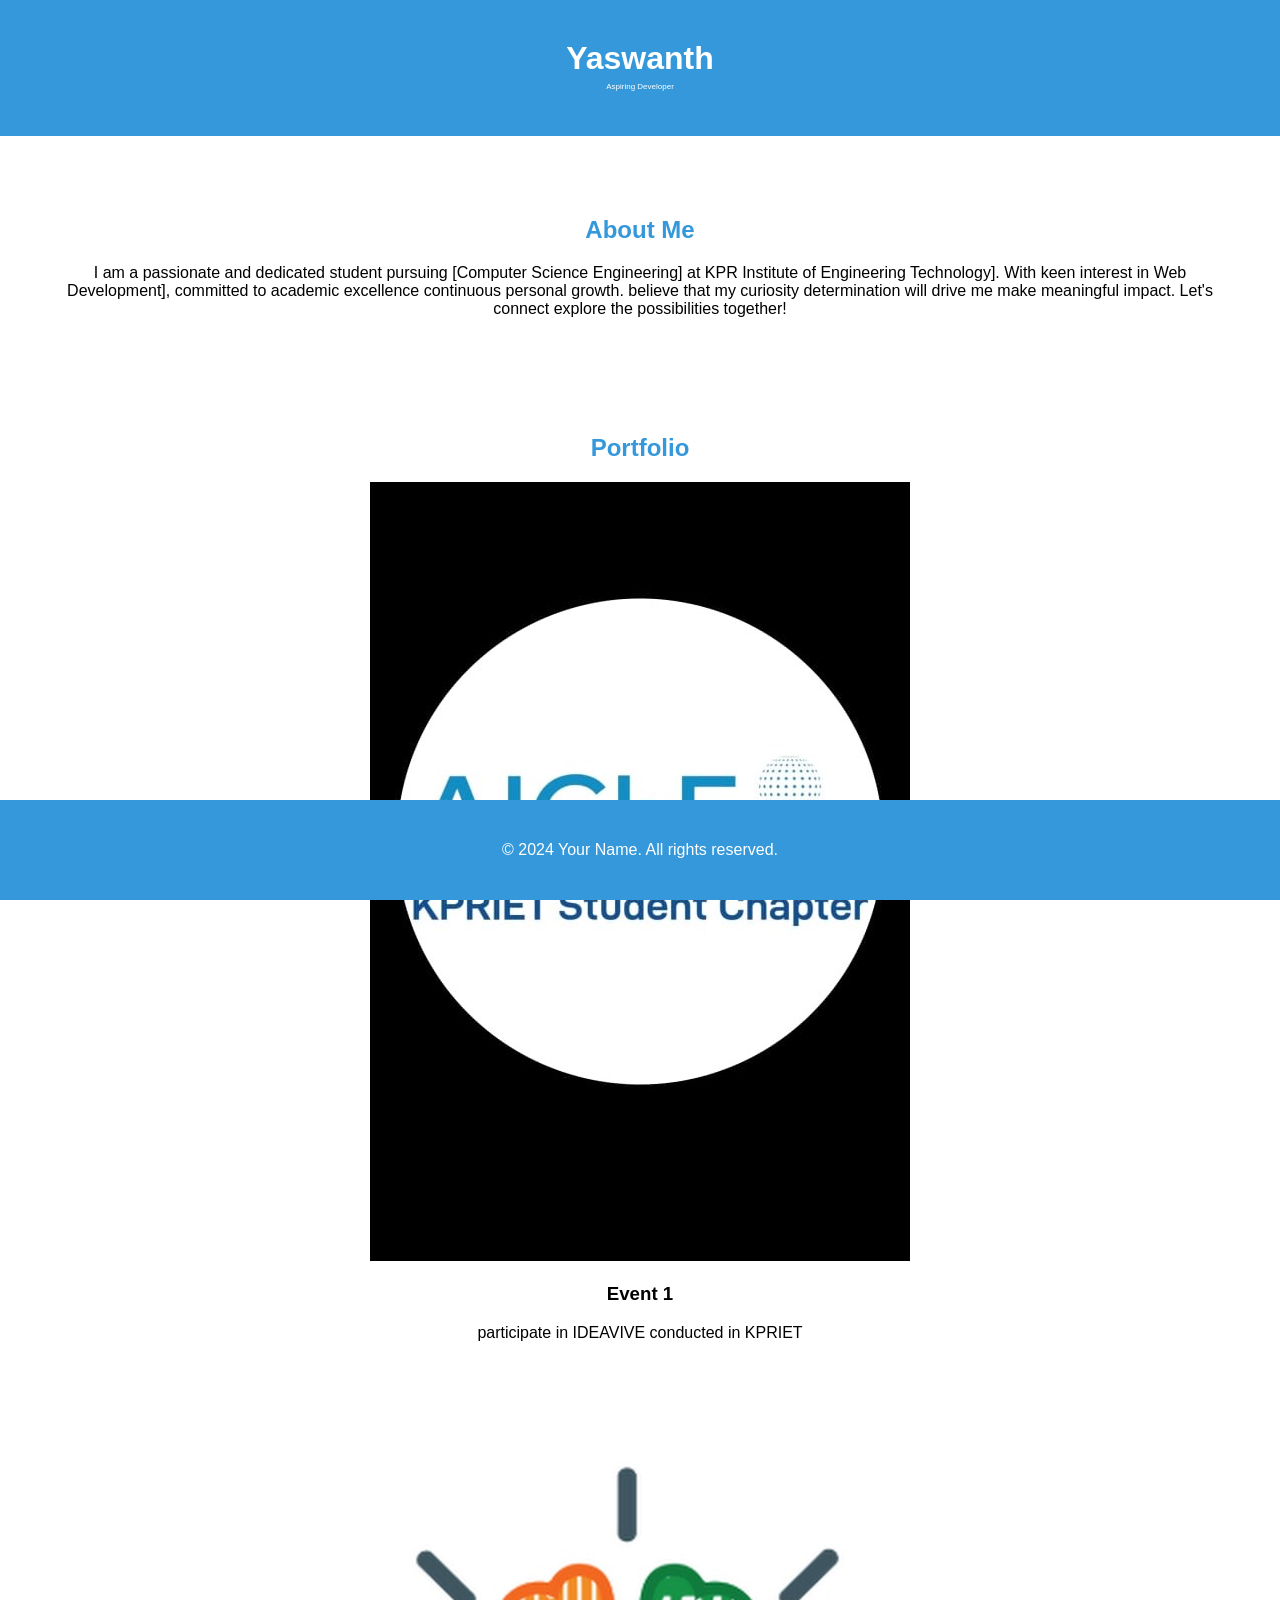
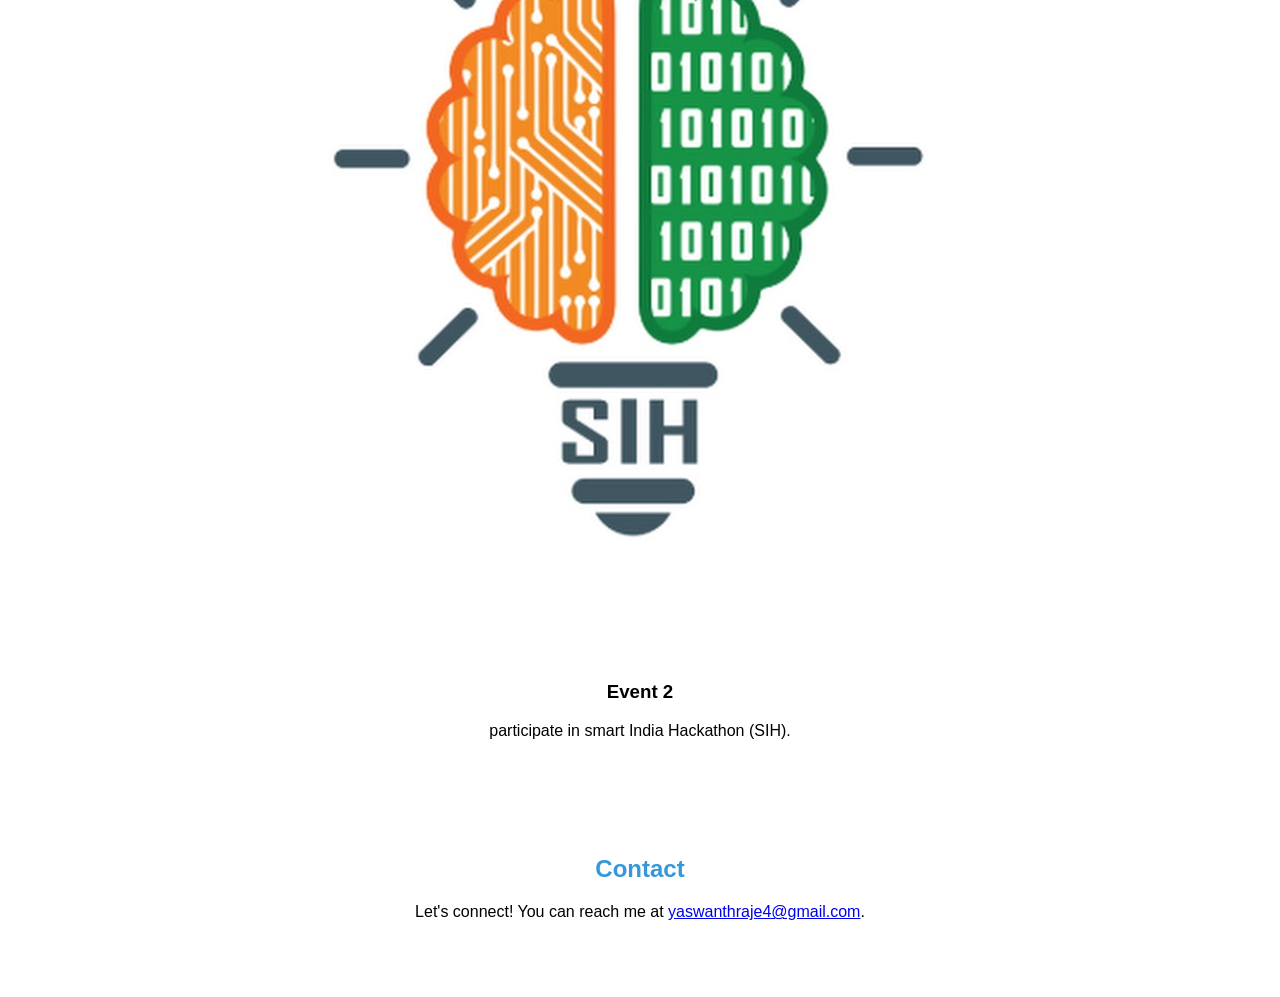
==== index.html @ df5472fc "Add files via upload" ====
<!DOCTYPE html>
<html lang="en">
<head>
    <meta charset="UTF-8">
    <meta name="viewport" content="width=device-width, initial-scale=1.0">
    <link rel="stylesheet" href="style.css">
    <title>Student Portfolio</title>
</head>
<body>
    <header>
        <div class="container">
            <h1>Yaswanth</h1>
            <p>Aspiring Developer</p>
        </div>
    </header>

    <section id="about">
        <div class="container">
            <h2>About Me</h2>
            <p>
                I am a passionate and dedicated student pursuing [Computer Science Engineering] at KPR Institute of Engineering Technology]. With keen interest in Web Development], committed to academic excellence continuous personal growth. believe that my curiosity determination will drive me make meaningful impact. Let's connect explore the possibilities together!
            </p>
        </div>
    </section>

    <section id="portfolio">
        <div class="container">
            <h2>Portfolio</h2>
            <!-- Add your colorful project details here -->
            <div class="Events">
                <img src="img.jpg" alt="Project 1">
                <h3>Event 1</h3>
                <p>participate in IDEAVIVE conducted in KPRIET</p>
            </div>
            <div class="Event">
                <img src="img2.jpg" alt="Project 2">
                <h3>Event 2</h3>
                <p>participate in smart India Hackathon (SIH).</p>
            </div>
            <!-- Add more colorful projects as needed -->
        </div>
    </section>

    <section id="contact">
        <div class="container">
            <h2>Contact</h2>
            <p>
                Let's connect! You can reach me at <a href="mailto:your.email@example.com">yaswanthraje4@gmail.com</a>.
            </p>
        </div>
    </section>

    <footer>
        <div class="container">
            <p>&copy; 2024 Your Name. All rights reserved.</p>
        </div>
    </footer>
</body>
</html>
---- style.css ----
body {
    font-family: 'Arial', sans-serif;
    margin: 0;
    padding: 0;
}

.container {
    max-width: 1200px;
    margin: 0 auto;
    padding: 20px;
}

header {
    background-color: #3498db;
    color: #fff;
    text-align: center;
    padding: 20px 0;
}

header h1 {
    margin: 0;
}

header p {
    margin: 5px 0;
    font-family: sans-serif;
    font-size: 50%;
}

section {
    margin: 40px 0;
    text-align: center;
}

section h2 {
    color: #3498db;
}

.project {
    margin-bottom: 30px;
    border: 2px solid #3498db;
    border-radius: 10px;
    padding: 10px;
}

.project img {
    width: 1%;
    height: 1%;
    border-radius: 8px;
    margin-top: 10px;
    
}

footer {
    background-color: #3498db;
    color: #fff;
    text-align: center;
    padding: 5px 0;
    position: fixed;
    bottom: 0;
    width: 100%;
}
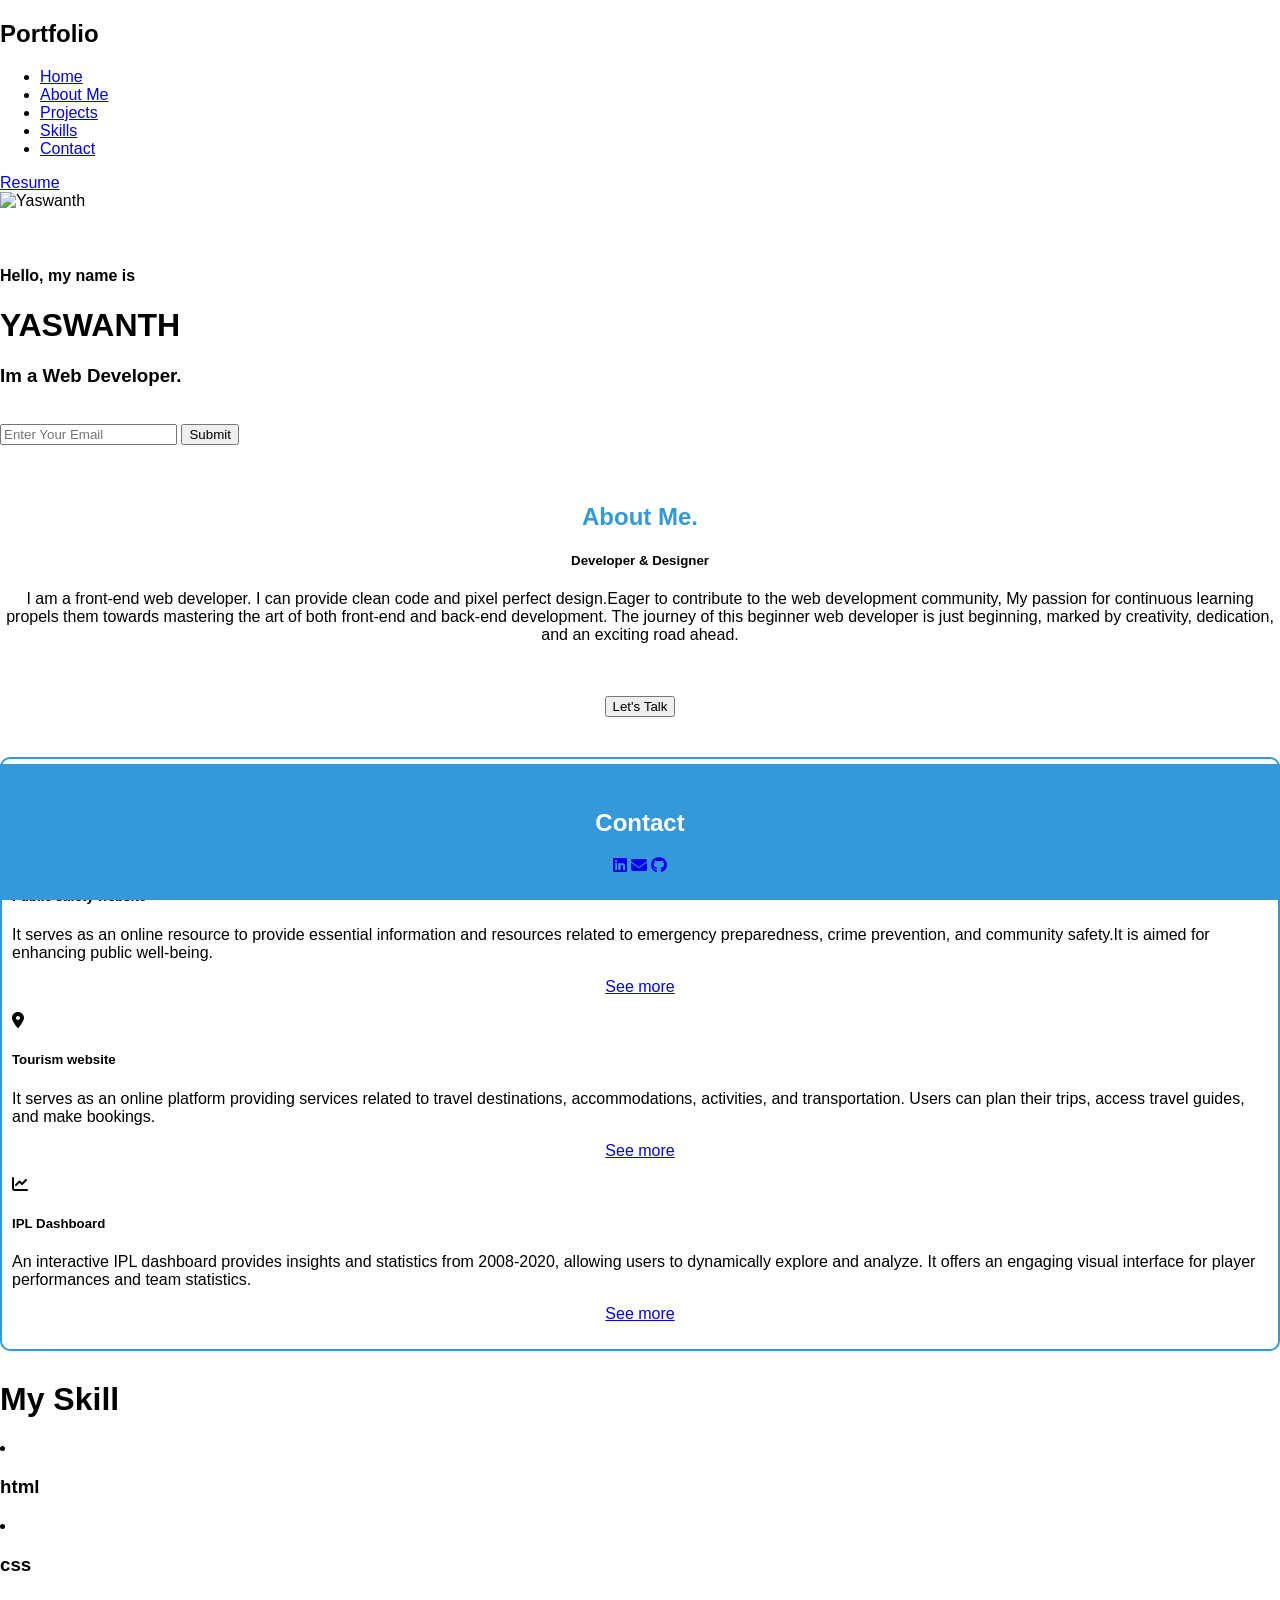
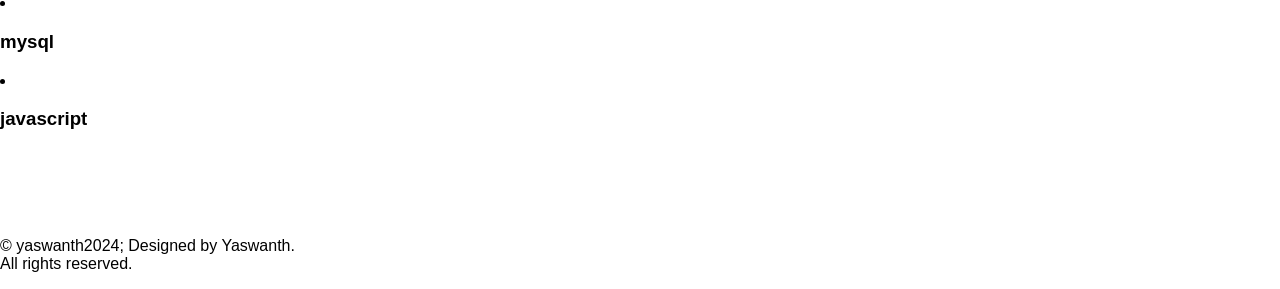
==== commit 79cc445c: "Update index.html" ====
--- a/index.html
+++ b/index.html
@@ -3,57 +3,116 @@
 <head>
     <meta charset="UTF-8">
     <meta name="viewport" content="width=device-width, initial-scale=1.0">
+    <title>Yaswanth - Portfolio</title>
+    <link rel="shortcut icon" href="android-chrome-512x512.png" type="image/x-icon">
     <link rel="stylesheet" href="style.css">
-    <title>Student Portfolio</title>
+    <link rel="stylesheet" href="https://cdnjs.cloudflare.com/ajax/libs/font-awesome/6.5.1/css/all.min.css" integrity="sha512-DTOQO9RWCH3ppGqcWaEA1BIZOC6xxalwEsw9c2QQeAIftl+Vegovlnee1c9QX4TctnWMn13TZye+giMm8e2LwA==" crossorigin="anonymous" referrerpolicy="no-referrer" />
 </head>
 <body>
-    <header>
-        <div class="container">
-            <h1>Yaswanth</h1>
-            <p>Aspiring Developer</p>
+    <div class="hero">
+        <nav>
+        <h2 class="logo">Portfo<span>lio</span></h2>
+        <ul>
+        <li><a href="portfolio.html">Home</a></li>
+        <li><a href="#about">About Me</a></li>
+        <li><a href="#project">Projects</a></li>
+        <li><a href="#skill">Skills</a></li>
+        <li><a href="#contact">Contact</a></li>
+        </ul>
+        <a href="MR YASWANTH.pdf" class="btn" download="">Resume</a>
+        </nav>
+    </div>
+
+
+    <div class="bio">
+        <img src="PHOTO (2).png" alt="Yaswanth">
+        <div class="About">
+            <br>
+            <br>
+            <h4>Hello, my name is</h4>
+            <h1>YASWANTH</h1>
+            <h3>Im a Web Developer.</h3>
+            <br>
+            <div class="newslatter">
+                <form>
+                <input type="email" name="email" id="mail" placeholder="Enter Your Email">
+                <input type="submit" name="submit" value="Submit">
+                </form>
+            </div>
         </div>
-    </header>
-
-    <section id="about">
-        <div class="container">
-            <h2>About Me</h2>
-            <p>
-                I am a passionate and dedicated student pursuing [Computer Science Engineering] at KPR Institute of Engineering Technology]. With keen interest in Web Development], committed to academic excellence continuous personal growth. believe that my curiosity determination will drive me make meaningful impact. Let's connect explore the possibilities together!
-            </p>
+    </div>
+    <br>
+    <section class="about" id="about">
+        <main>
+            <div class="about-text">
+            <h2>About <span>Me</span>.</h2>
+            <h5>Developer & Designer</h5>
+            <p>I am a front-end web developer. I can provide clean code and pixel perfect design.Eager to contribute to the web development community, My passion for continuous learning propels them towards mastering the art of both front-end and back-end development. The journey of this beginner web developer is just beginning, marked by creativity, dedication, and an exciting road ahead.</p>
+            <br><br>
+            <button type="button">Let's Talk</button>
+            </div>
+        </main>
+    </section>
+    <div class="project" id="project">
+        <div class="title">
+            <h1 class="subtitle">My Work</h1>
         </div>
-    </section>
-
-    <section id="portfolio">
-        <div class="container">
-            <h2>Portfolio</h2>
-            <!-- Add your colorful project details here -->
-            <div class="Events">
-                <img src="img.jpg" alt="Project 1">
-                <h3>Event 1</h3>
-                <p>participate in IDEAVIVE conducted in KPRIET</p>
+        <div class="box">
+        <div class="card">
+            <i class="fa-solid fa-hand-fist"></i>
+            <h5>Public safety website</h5>
+            <div class="pra">
+                <p>It serves as an online resource to provide essential information and resources related to emergency preparedness, crime prevention, and community safety.It is aimed for enhancing public well-being. </p>
+                <p style="text-align: center;"><a class="button" href="p1.jpg">See more</a></p>
             </div>
-            <div class="Event">
-                <img src="img2.jpg" alt="Project 2">
-                <h3>Event 2</h3>
-                <p>participate in smart India Hackathon (SIH).</p>
+        </div>
+        <div class="card">
+            <i class="fa-solid fa-location-dot"></i>
+            <h5>Tourism website</h5>
+            <div class="pra">
+                <p>It serves as an online platform providing services related to travel destinations, accommodations, activities, and transportation. Users can plan their trips, access travel guides, and make bookings.</p>
+                <p style="text-align: center;"><a class="button" href="p2.jpg">See more</a></p>
             </div>
-            <!-- Add more colorful projects as needed -->
         </div>
-    </section>
-
-    <section id="contact">
-        <div class="container">
+        <div class="card">
+            <i class="fa-solid fa-chart-line"></i>
+            <h5>IPL Dashboard</h5>
+            <div class="pra">
+                <p>An interactive IPL dashboard provides insights and statistics from 2008-2020, allowing users to dynamically explore and analyze. It offers an engaging visual interface for player performances and team statistics.</p>
+                <p style="text-align: center;"><a class="button" href="p3.jpg">See more</a></p>
+            </div>
+        </div>
+    </div>   
+    </div>
+    <div class="skill" id="skill">
+        <h1>My Skill</h1>
+        <li><h3>html</h3>
+            <span class="bar"><span class="html"></span></span>
+        </li>
+        <li><h3>css</h3>
+            <span class="bar"><span class="css"></span></span>
+        </li>
+        <li><h3>mysql</h3>
+            <span class="bar"><span class="mysql"></span></span>
+        </li>
+        <li><h3>javascript</h3>
+            <span class="bar"><span class="javascript"></span></span>
+        </li>
+     </div>
+    <br><br><br><br>
+    <footer>
+        <div class="container" id="contact">
             <h2>Contact</h2>
-            <p>
-                Let's connect! You can reach me at <a href="mailto:your.email@example.com">yaswanthraje4@gmail.com</a>.
-            </p>
+        <div class="socialicons">
+            <a href="https://www.linkedin.com/in/yaswanth-myilswamy-5aa415267/"><i class="fa-brands fa-linkedin"></i></a>
+            <a href="mailto:yaswanthraje4@gmail.com"><i class="fa-solid fa-envelope"></i></a>
+            <a href="https://github.com/Yaswanth-MR"><i class="fa-brands fa-github"></i></a>
+            
         </div>
-    </section>
-
-    <footer>
-        <div class="container">
-            <p>&copy; 2024 Your Name. All rights reserved.</p>
         </div>
     </footer>
+    <div class="footerbottom">
+        <p>&copy; yaswanth2024; Designed by <span class="designer">Yaswanth.</span><br>All rights reserved.</p>
+    </div>
 </body>
 </html>
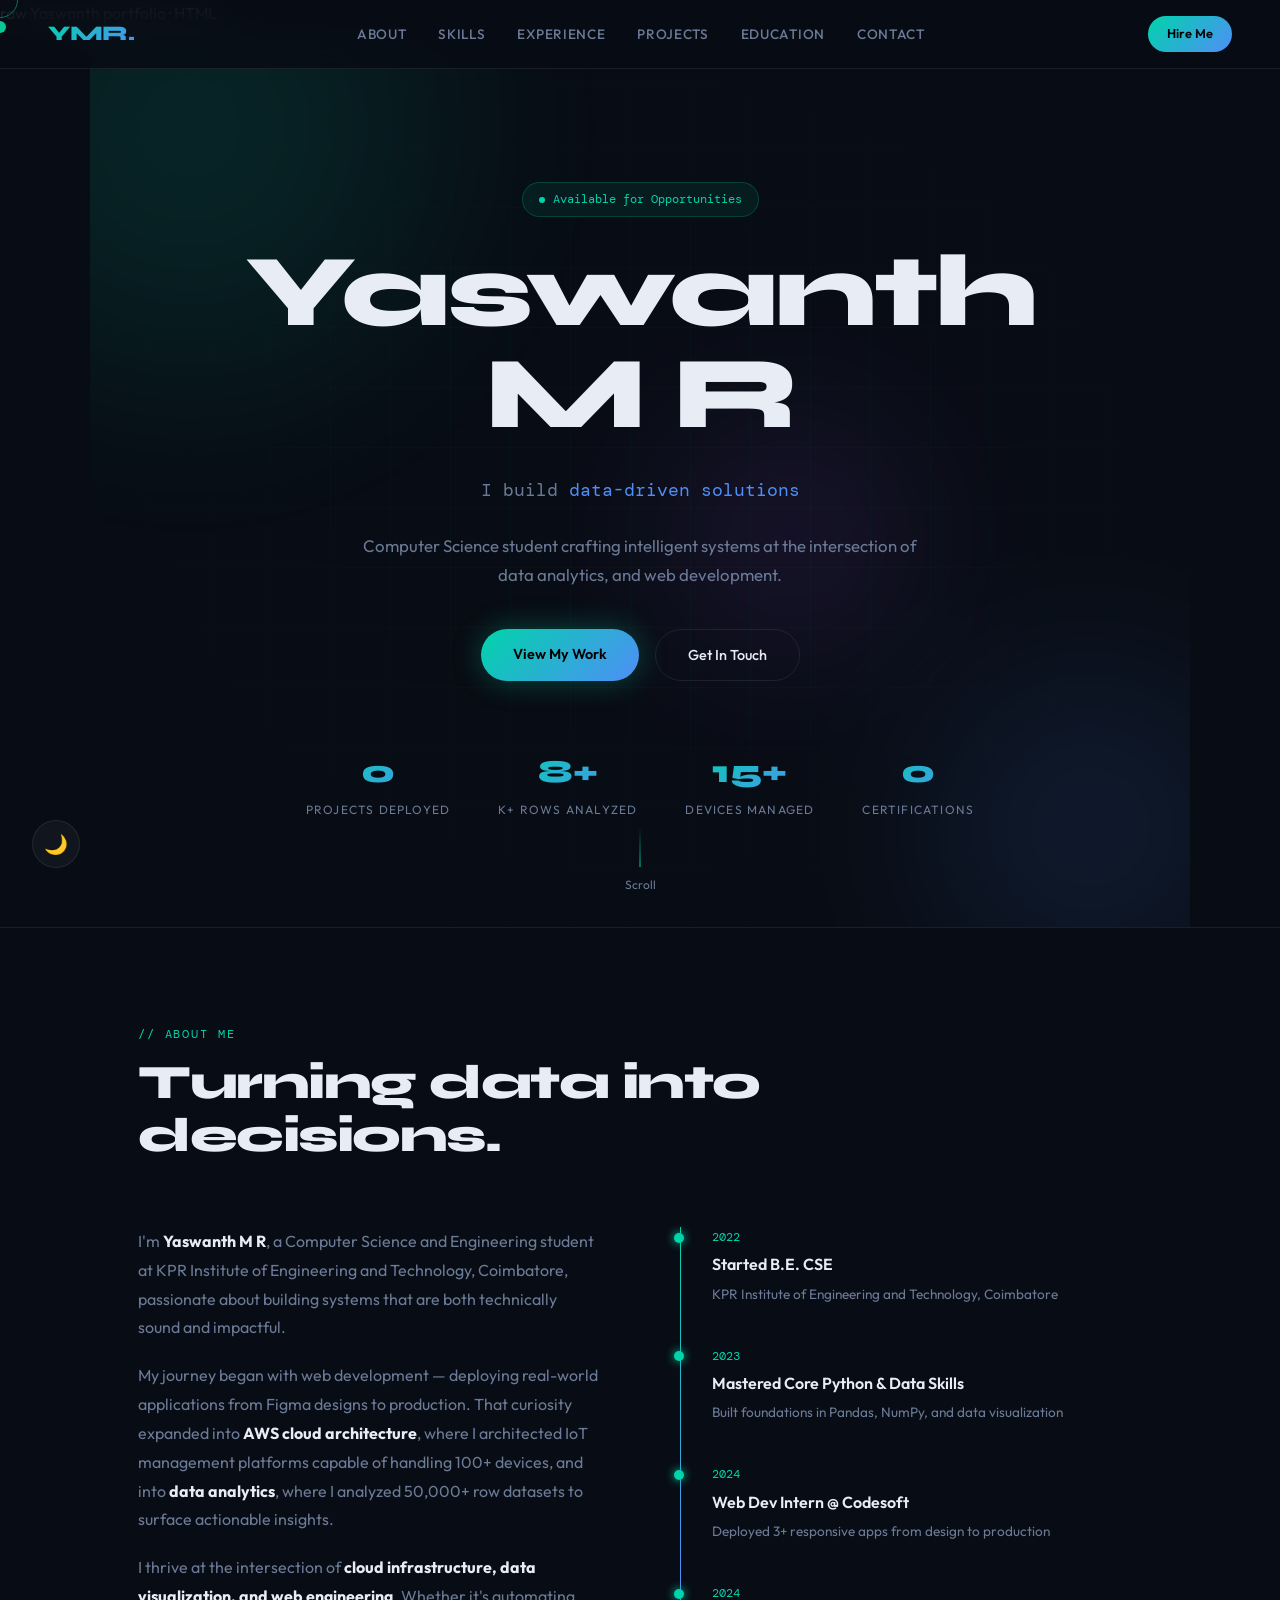
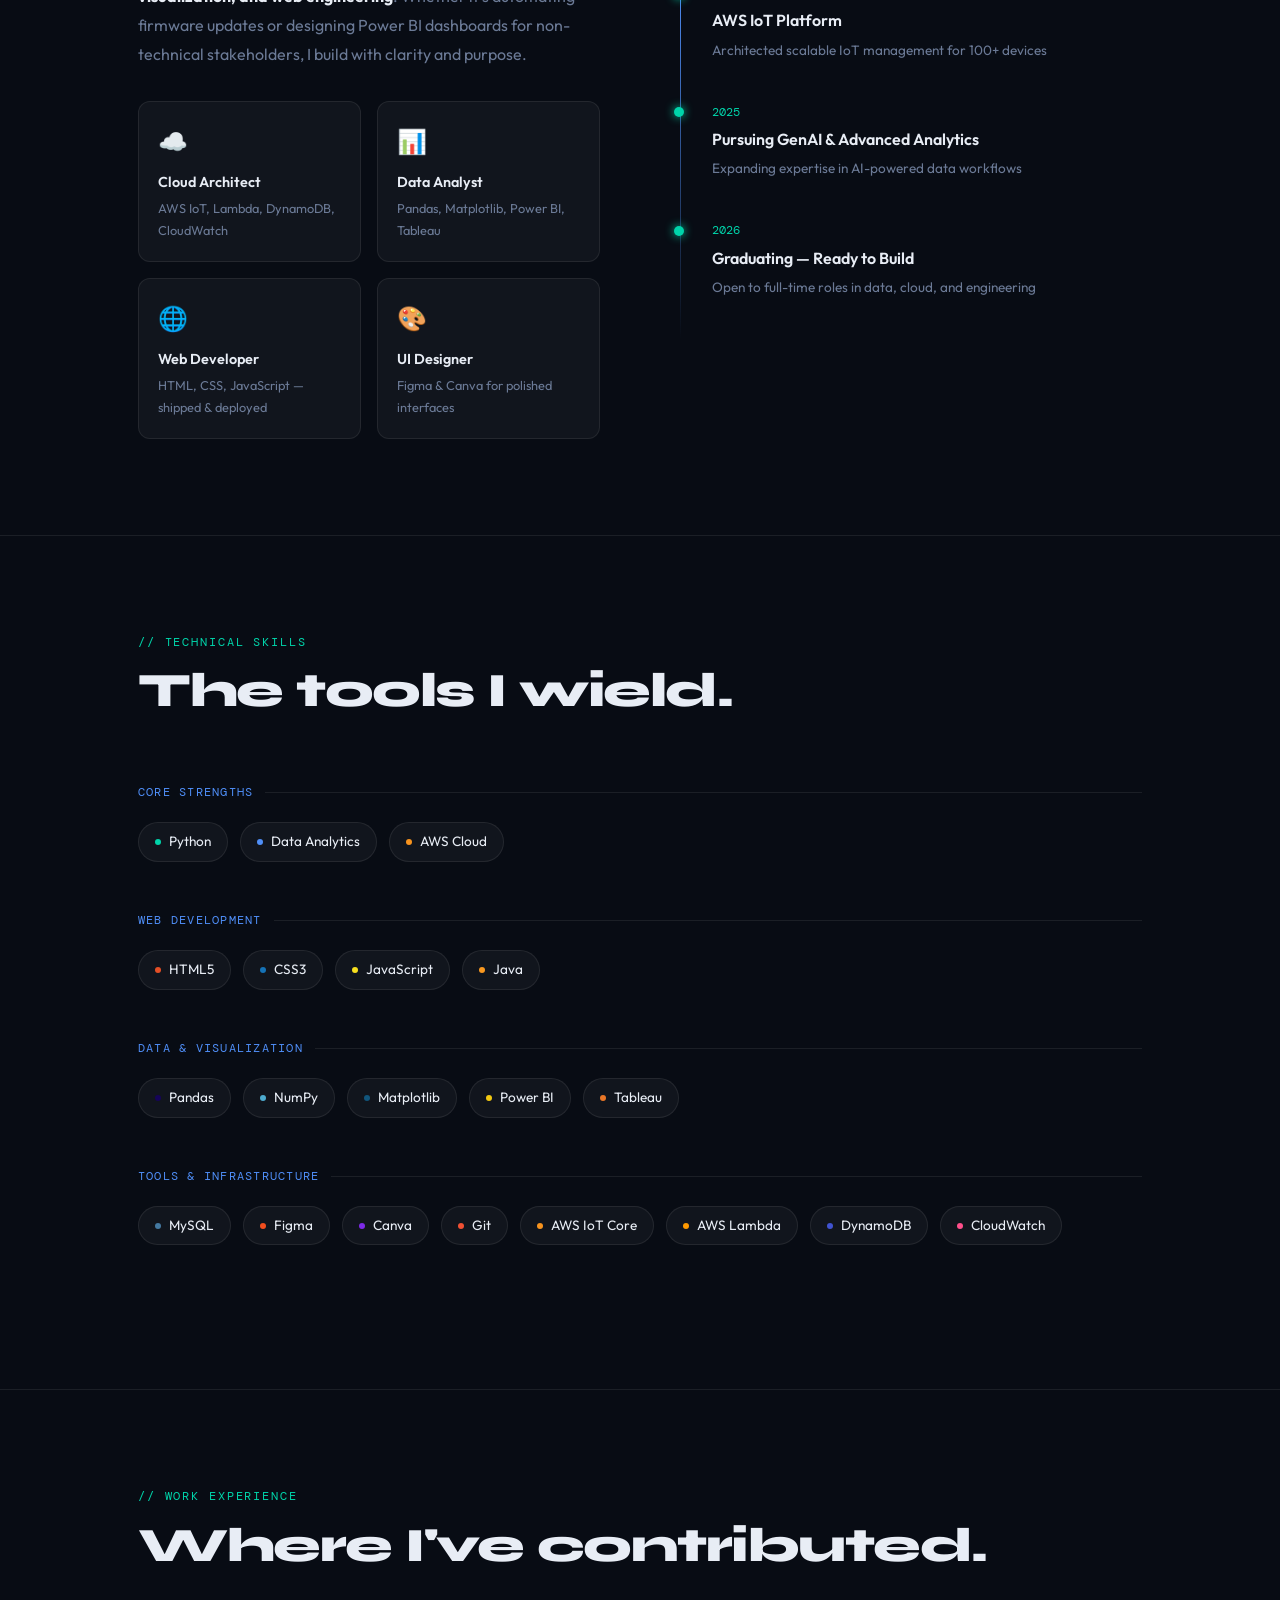
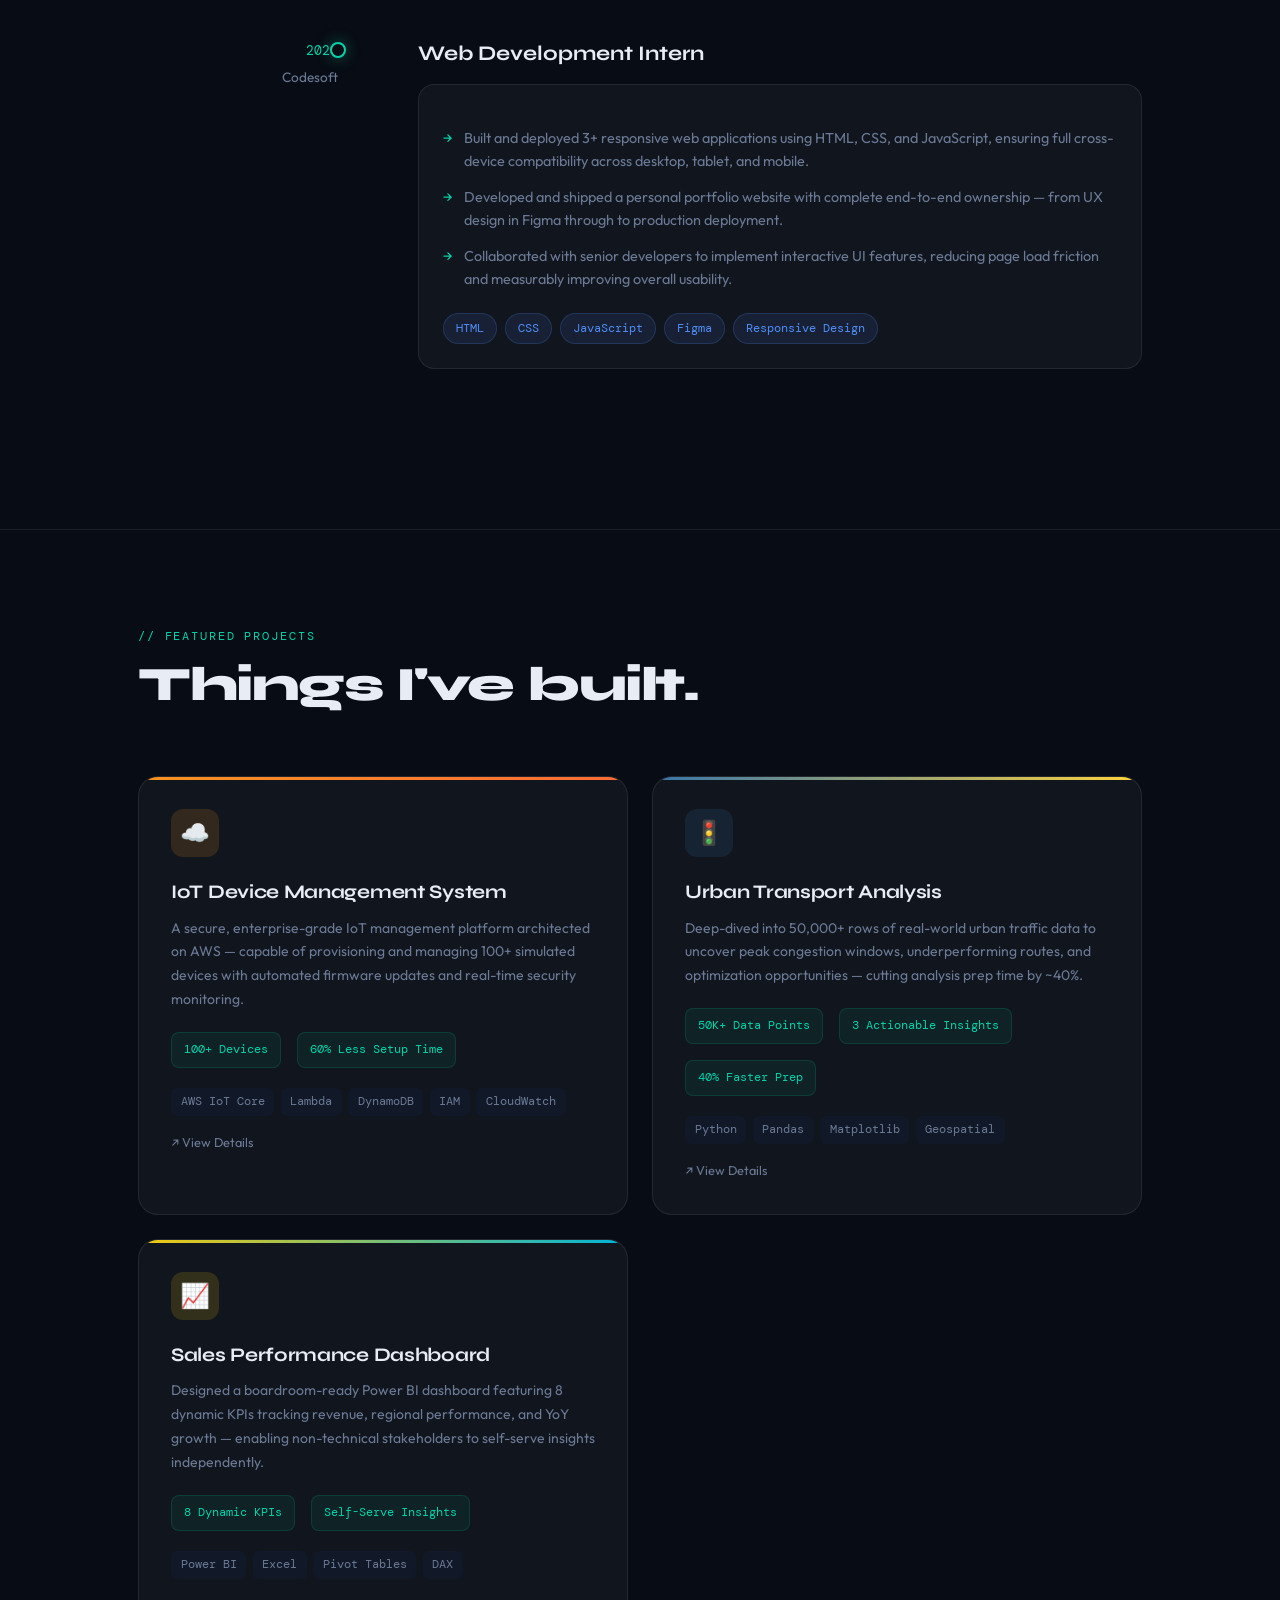
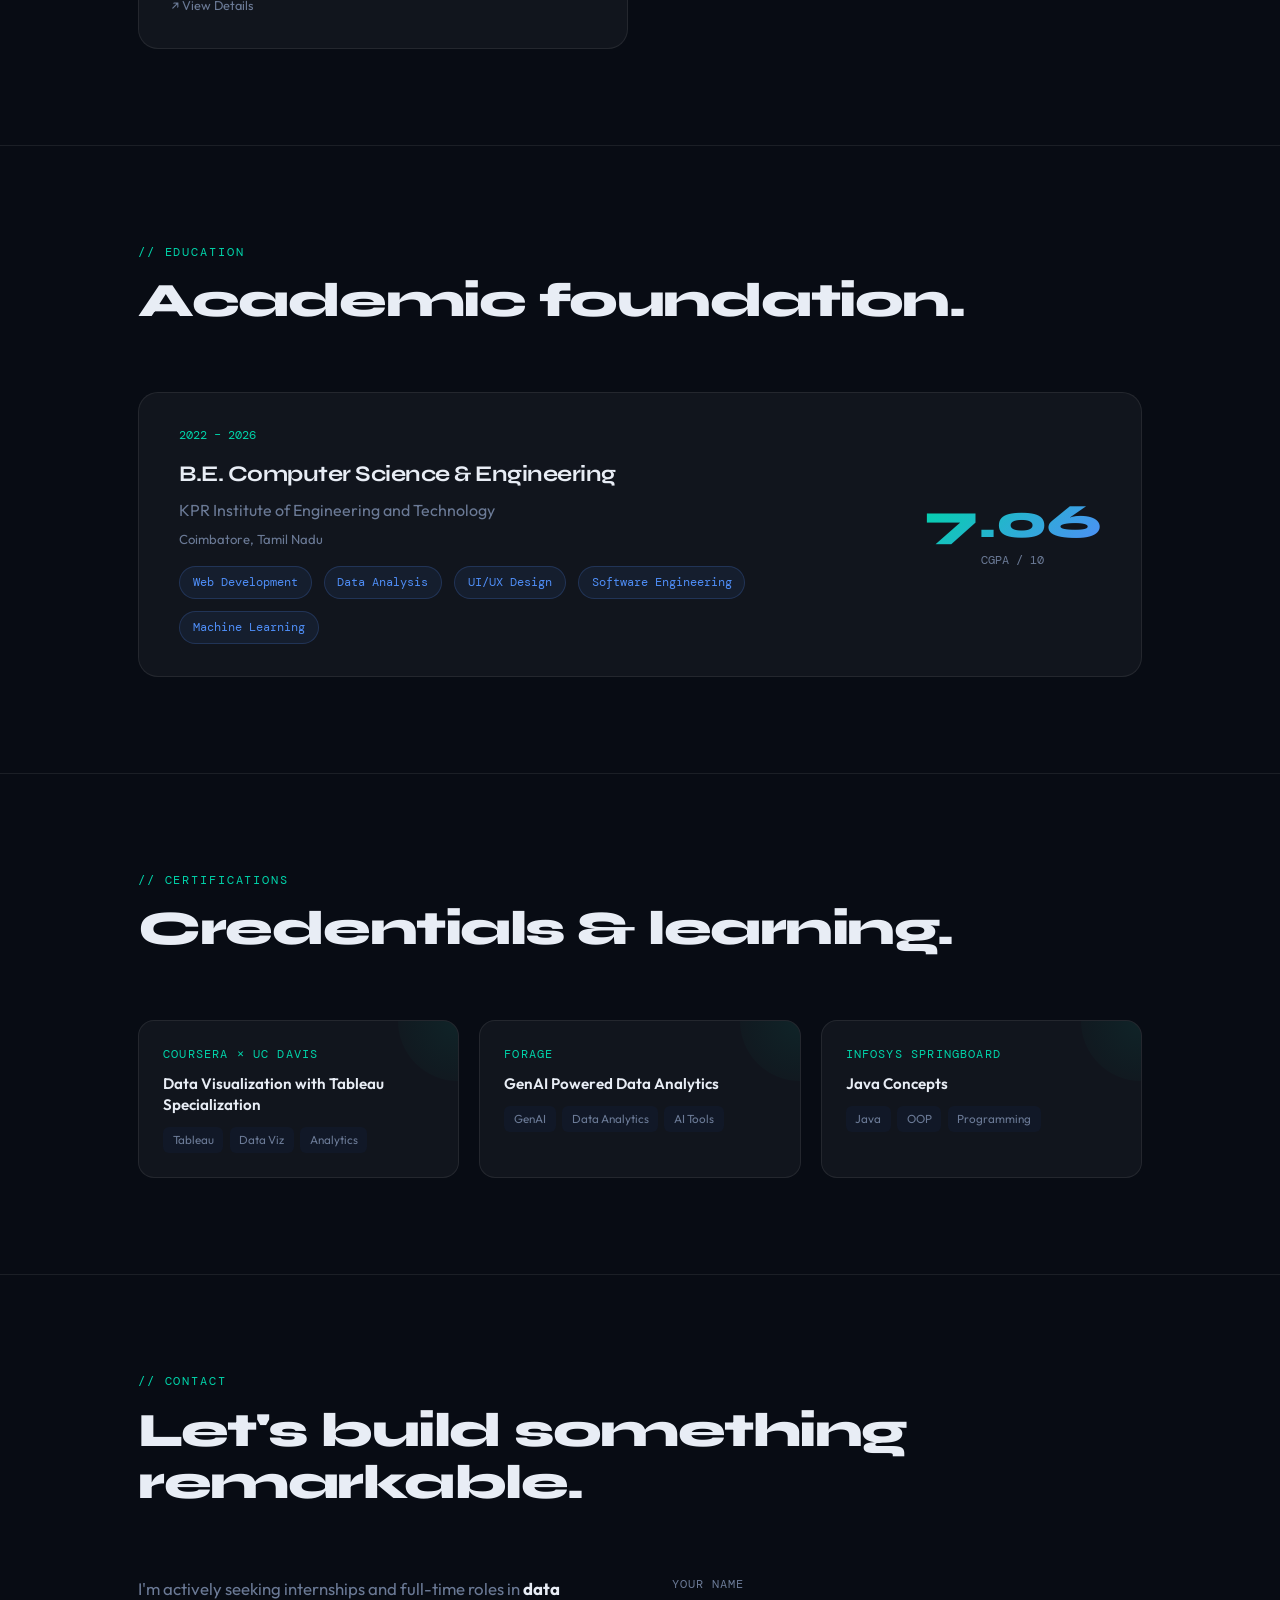
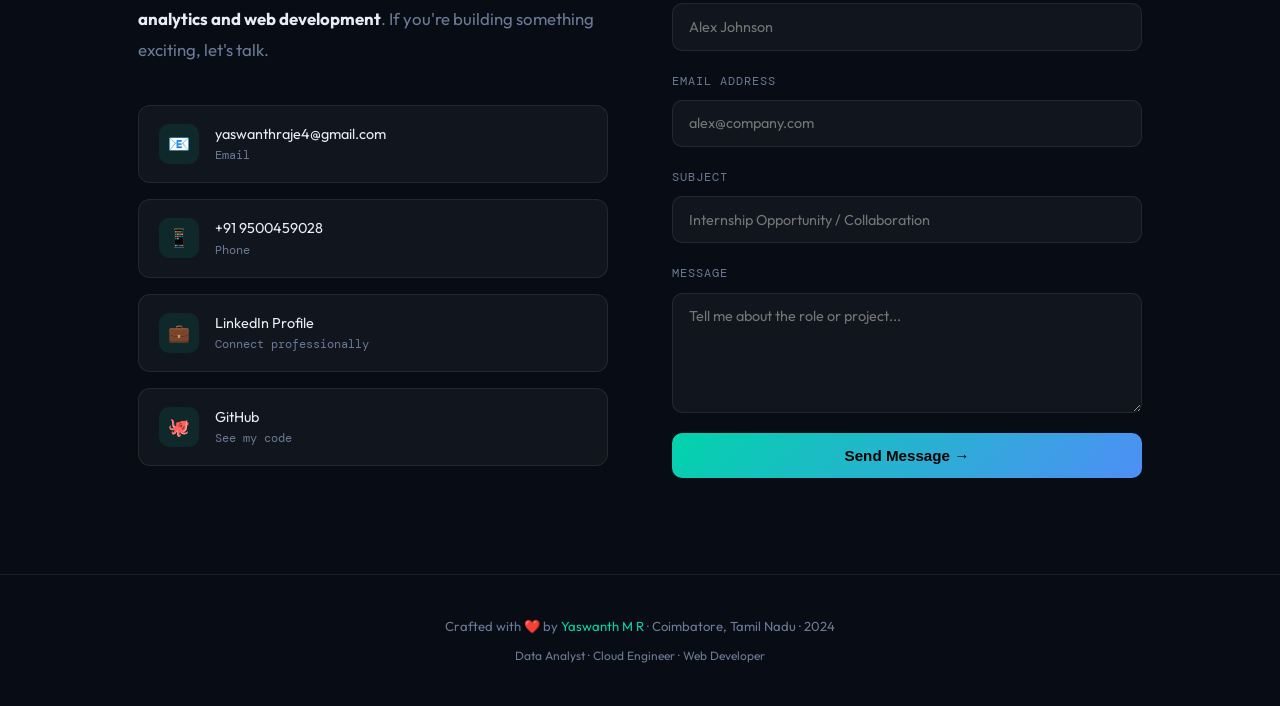
==== commit 00eab56f: "Add files via upload" ====
--- a/index.html
+++ b/index.html
@@ -1,118 +1,815 @@
+
+raw
+Yaswanth portfolio · HTML
 <!DOCTYPE html>
 <html lang="en">
 <head>
-    <meta charset="UTF-8">
-    <meta name="viewport" content="width=device-width, initial-scale=1.0">
-    <title>Yaswanth - Portfolio</title>
-    <link rel="shortcut icon" href="android-chrome-512x512.png" type="image/x-icon">
-    <link rel="stylesheet" href="style.css">
-    <link rel="stylesheet" href="https://cdnjs.cloudflare.com/ajax/libs/font-awesome/6.5.1/css/all.min.css" integrity="sha512-DTOQO9RWCH3ppGqcWaEA1BIZOC6xxalwEsw9c2QQeAIftl+Vegovlnee1c9QX4TctnWMn13TZye+giMm8e2LwA==" crossorigin="anonymous" referrerpolicy="no-referrer" />
+<meta charset="UTF-8">
+<meta name="viewport" content="width=device-width, initial-scale=1.0">
+<meta name="description" content="Yaswanth M R – Data Analyst & Software Engineer Portfolio">
+<title>Yaswanth M R | Software Engineer</title>
+<link rel="preconnect" href="https://fonts.googleapis.com">
+<link href="https://fonts.googleapis.com/css2?family=Syne:wght@400;600;700;800&family=DM+Mono:wght@300;400;500&family=Outfit:wght@300;400;500;600&display=swap" rel="stylesheet">
+<style>
+  :root {
+    --bg: #080c14;
+    --bg2: #0d1220;
+    --bg3: #111827;
+    --surface: rgba(255,255,255,0.04);
+    --border: rgba(255,255,255,0.08);
+    --border-glow: rgba(0,212,170,0.3);
+    --text: #e8edf5;
+    --muted: #6b7a96;
+    --accent: #00d4aa;
+    --accent2: #4f8ef7;
+    --accent3: #f06a6a;
+    --grad1: linear-gradient(135deg, #00d4aa, #4f8ef7);
+    --grad2: linear-gradient(135deg, #4f8ef7, #a855f7);
+    --font-head: 'Syne', sans-serif;
+    --font-body: 'Outfit', sans-serif;
+    --font-mono: 'DM Mono', monospace;
+    --glow: 0 0 40px rgba(0,212,170,0.15);
+  }
+  *, *::before, *::after { box-sizing: border-box; margin: 0; padding: 0; }
+  html { scroll-behavior: smooth; }
+  body {
+    background: var(--bg);
+    color: var(--text);
+    font-family: var(--font-body);
+    font-size: 16px;
+    line-height: 1.7;
+    overflow-x: hidden;
+    cursor: none;
+  }
+ 
+  /* CURSOR */
+  #cursor { position: fixed; width: 12px; height: 12px; background: var(--accent); border-radius: 50%; pointer-events: none; z-index: 9999; transform: translate(-50%,-50%); transition: transform 0.1s, width 0.2s, height 0.2s, background 0.2s; mix-blend-mode: difference; }
+  #cursor-ring { position: fixed; width: 36px; height: 36px; border: 1.5px solid rgba(0,212,170,0.5); border-radius: 50%; pointer-events: none; z-index: 9998; transform: translate(-50%,-50%); transition: transform 0.15s ease-out, width 0.2s, height 0.2s; }
+  body:hover #cursor { opacity: 1; }
+  a:hover ~ #cursor, button:hover ~ #cursor { width: 20px; height: 20px; }
+ 
+  /* SCROLLBAR */
+  ::-webkit-scrollbar { width: 4px; }
+  ::-webkit-scrollbar-track { background: var(--bg); }
+  ::-webkit-scrollbar-thumb { background: var(--accent); border-radius: 2px; }
+ 
+  /* PROGRESS BAR */
+  #progress { position: fixed; top: 0; left: 0; height: 2px; background: var(--grad1); z-index: 9997; transition: width 0.1s; }
+ 
+  /* NAV */
+  nav {
+    position: fixed; top: 0; left: 0; right: 0; z-index: 100;
+    padding: 1rem 3rem;
+    display: flex; align-items: center; justify-content: space-between;
+    background: rgba(8,12,20,0.85);
+    backdrop-filter: blur(20px);
+    border-bottom: 1px solid var(--border);
+    transition: padding 0.3s;
+  }
+  nav.scrolled { padding: 0.6rem 3rem; }
+  .logo { font-family: var(--font-head); font-size: 1.3rem; font-weight: 800; background: var(--grad1); -webkit-background-clip: text; -webkit-text-fill-color: transparent; letter-spacing: -0.5px; }
+  .nav-links { display: flex; gap: 2rem; list-style: none; }
+  .nav-links a { color: var(--muted); text-decoration: none; font-size: 0.85rem; font-weight: 500; letter-spacing: 0.05em; text-transform: uppercase; transition: color 0.2s; position: relative; }
+  .nav-links a::after { content: ''; position: absolute; bottom: -4px; left: 0; width: 0; height: 1px; background: var(--accent); transition: width 0.3s; }
+  .nav-links a:hover { color: var(--accent); }
+  .nav-links a:hover::after { width: 100%; }
+  .nav-cta { background: var(--grad1); color: #000; padding: 0.45rem 1.2rem; border-radius: 100px; font-size: 0.8rem; font-weight: 600; text-decoration: none; transition: opacity 0.2s, transform 0.2s; }
+  .nav-cta:hover { opacity: 0.85; transform: translateY(-1px); }
+  .menu-btn { display: none; background: none; border: none; color: var(--text); font-size: 1.5rem; cursor: pointer; }
+  .mobile-nav { display: none; position: fixed; inset: 0; background: var(--bg); z-index: 99; flex-direction: column; align-items: center; justify-content: center; gap: 2rem; }
+  .mobile-nav.open { display: flex; }
+  .mobile-nav a { color: var(--text); text-decoration: none; font-family: var(--font-head); font-size: 2rem; font-weight: 700; }
+  .mobile-close { position: absolute; top: 1.5rem; right: 2rem; background: none; border: none; color: var(--text); font-size: 2rem; cursor: pointer; }
+ 
+  /* HERO */
+  #hero {
+    min-height: 100vh;
+    display: flex; align-items: center; justify-content: center;
+    position: relative; overflow: hidden;
+    padding: 6rem 3rem 3rem;
+  }
+  .hero-bg { position: absolute; inset: 0; z-index: 0; }
+  .hero-grid {
+    position: absolute; inset: 0;
+    background-image: linear-gradient(rgba(0,212,170,0.03) 1px, transparent 1px),
+      linear-gradient(90deg, rgba(0,212,170,0.03) 1px, transparent 1px);
+    background-size: 60px 60px;
+    mask-image: radial-gradient(ellipse at center, black 30%, transparent 80%);
+  }
+  .orb { position: absolute; border-radius: 50%; filter: blur(80px); opacity: 0.15; }
+  .orb1 { width: 600px; height: 600px; background: radial-gradient(circle, #00d4aa, transparent); top: -200px; left: -200px; animation: orb-drift 12s ease-in-out infinite alternate; }
+  .orb2 { width: 400px; height: 400px; background: radial-gradient(circle, #4f8ef7, transparent); bottom: -100px; right: -100px; animation: orb-drift 10s ease-in-out infinite alternate-reverse; }
+  .orb3 { width: 300px; height: 300px; background: radial-gradient(circle, #a855f7, transparent); top: 40%; left: 50%; animation: orb-drift 14s ease-in-out infinite alternate; }
+  @keyframes orb-drift { 0% { transform: translate(0,0) scale(1); } 100% { transform: translate(40px, 30px) scale(1.1); } }
+ 
+  .hero-content { position: relative; z-index: 1; max-width: 900px; text-align: center; }
+  .hero-badge { display: inline-flex; align-items: center; gap: 0.5rem; background: rgba(0,212,170,0.08); border: 1px solid rgba(0,212,170,0.2); border-radius: 100px; padding: 0.35rem 1rem; font-family: var(--font-mono); font-size: 0.78rem; color: var(--accent); margin-bottom: 1.5rem; }
+  .hero-badge .dot { width: 6px; height: 6px; background: var(--accent); border-radius: 50%; animation: pulse 2s infinite; }
+  @keyframes pulse { 0%,100% { opacity: 1; transform: scale(1); } 50% { opacity: 0.4; transform: scale(0.8); } }
+  .hero-name { font-family: var(--font-head); font-size: clamp(3.5rem, 8vw, 7rem); font-weight: 800; line-height: 1; letter-spacing: -3px; margin-bottom: 0.3em; }
+  .hero-name .line1 { display: block; color: var(--text); }
+  .hero-name .line2 { display: block; background: var(--grad1); -webkit-background-clip: text; -webkit-text-fill-color: transparent; }
+  .hero-role { font-family: var(--font-mono); font-size: 1.1rem; color: var(--muted); margin-bottom: 1.5rem; min-height: 1.8em; }
+  .hero-role span { color: var(--accent2); }
+  .hero-desc { font-size: 1.05rem; color: var(--muted); max-width: 580px; margin: 0 auto 2.5rem; }
+  .hero-actions { display: flex; gap: 1rem; justify-content: center; flex-wrap: wrap; }
+  .btn-primary { background: var(--grad1); color: #000; padding: 0.8rem 2rem; border-radius: 100px; font-weight: 600; text-decoration: none; font-size: 0.9rem; transition: transform 0.2s, box-shadow 0.2s; box-shadow: 0 0 30px rgba(0,212,170,0.3); }
+  .btn-primary:hover { transform: translateY(-2px); box-shadow: 0 0 50px rgba(0,212,170,0.5); }
+  .btn-outline { border: 1px solid var(--border); color: var(--text); padding: 0.8rem 2rem; border-radius: 100px; font-weight: 500; text-decoration: none; font-size: 0.9rem; transition: border-color 0.2s, background 0.2s, transform 0.2s; }
+  .btn-outline:hover { border-color: var(--accent); background: rgba(0,212,170,0.05); transform: translateY(-2px); }
+  .hero-stats { display: flex; gap: 3rem; justify-content: center; margin-top: 4rem; flex-wrap: wrap; }
+  .stat { text-align: center; }
+  .stat-num { font-family: var(--font-head); font-size: 2rem; font-weight: 800; background: var(--grad1); -webkit-background-clip: text; -webkit-text-fill-color: transparent; }
+  .stat-label { font-size: 0.75rem; color: var(--muted); text-transform: uppercase; letter-spacing: 0.1em; }
+  .scroll-hint { position: absolute; bottom: 2rem; left: 50%; transform: translateX(-50%); display: flex; flex-direction: column; align-items: center; gap: 0.5rem; color: var(--muted); font-size: 0.75rem; animation: bounce 2s infinite; }
+  .scroll-line { width: 1px; height: 40px; background: linear-gradient(to bottom, transparent, var(--accent)); }
+  @keyframes bounce { 0%,100% { transform: translateX(-50%) translateY(0); } 50% { transform: translateX(-50%) translateY(6px); } }
+ 
+  /* SECTIONS */
+  section { padding: 6rem 3rem; max-width: 1100px; margin: 0 auto; }
+  .section-label { font-family: var(--font-mono); font-size: 0.78rem; color: var(--accent); text-transform: uppercase; letter-spacing: 0.15em; margin-bottom: 0.75rem; }
+  .section-title { font-family: var(--font-head); font-size: clamp(2rem, 4vw, 3rem); font-weight: 800; letter-spacing: -1.5px; line-height: 1.1; margin-bottom: 1rem; }
+  .section-sub { color: var(--muted); max-width: 500px; }
+  .divider { width: 100%; height: 1px; background: var(--border); margin: 0; }
+ 
+  /* ABOUT */
+  .about-grid { display: grid; grid-template-columns: 1fr 1fr; gap: 5rem; align-items: start; margin-top: 4rem; }
+  .about-text p { color: var(--muted); margin-bottom: 1.2rem; line-height: 1.8; }
+  .about-text p strong { color: var(--text); }
+  .about-highlights { display: grid; grid-template-columns: 1fr 1fr; gap: 1rem; margin-top: 2rem; }
+  .highlight-card { background: var(--surface); border: 1px solid var(--border); border-radius: 12px; padding: 1.2rem; transition: border-color 0.2s, transform 0.2s; }
+  .highlight-card:hover { border-color: var(--border-glow); transform: translateY(-2px); }
+  .hi-icon { font-size: 1.5rem; margin-bottom: 0.5rem; }
+  .hi-title { font-weight: 600; font-size: 0.9rem; margin-bottom: 0.25rem; }
+  .hi-desc { font-size: 0.8rem; color: var(--muted); }
+  .timeline-col { position: relative; padding-left: 2rem; }
+  .timeline-col::before { content: ''; position: absolute; left: 0; top: 0; bottom: 0; width: 1px; background: linear-gradient(to bottom, var(--accent), var(--accent2), transparent); }
+  .tl-item { position: relative; margin-bottom: 2.5rem; }
+  .tl-item::before { content: ''; position: absolute; left: -2.4rem; top: 0.35rem; width: 10px; height: 10px; background: var(--accent); border-radius: 50%; box-shadow: 0 0 10px var(--accent); }
+  .tl-year { font-family: var(--font-mono); font-size: 0.75rem; color: var(--accent); margin-bottom: 0.25rem; }
+  .tl-title { font-weight: 600; margin-bottom: 0.25rem; }
+  .tl-sub { font-size: 0.85rem; color: var(--muted); }
+ 
+  /* SKILLS */
+  .skills-wrapper { margin-top: 4rem; }
+  .skill-category { margin-bottom: 3rem; }
+  .cat-title { font-family: var(--font-mono); font-size: 0.78rem; color: var(--accent2); text-transform: uppercase; letter-spacing: 0.1em; margin-bottom: 1.2rem; display: flex; align-items: center; gap: 0.75rem; }
+  .cat-title::after { content: ''; flex: 1; height: 1px; background: var(--border); }
+  .skills-grid { display: flex; flex-wrap: wrap; gap: 0.75rem; }
+  .skill-pill { display: flex; align-items: center; gap: 0.5rem; background: var(--surface); border: 1px solid var(--border); border-radius: 100px; padding: 0.45rem 1rem; font-size: 0.85rem; transition: all 0.25s; cursor: default; }
+  .skill-pill:hover { border-color: var(--border-glow); background: rgba(0,212,170,0.07); transform: translateY(-2px); color: var(--accent); }
+  .skill-pill .s-dot { width: 6px; height: 6px; border-radius: 50%; flex-shrink: 0; }
+ 
+  /* EXPERIENCE */
+  .exp-timeline { margin-top: 4rem; }
+  .exp-item { display: grid; grid-template-columns: 200px 1fr; gap: 3rem; margin-bottom: 4rem; position: relative; }
+  .exp-item::before { content: ''; position: absolute; left: 199px; top: 0; bottom: -4rem; width: 1px; background: var(--border); }
+  .exp-item:last-child::before { display: none; }
+  .exp-left { text-align: right; padding-top: 0.25rem; }
+  .exp-date { font-family: var(--font-mono); font-size: 0.8rem; color: var(--accent); }
+  .exp-company { font-size: 0.85rem; color: var(--muted); margin-top: 0.25rem; }
+  .exp-dot { position: absolute; left: 192px; top: 0.35rem; width: 16px; height: 16px; background: var(--bg); border: 2px solid var(--accent); border-radius: 50%; box-shadow: 0 0 15px rgba(0,212,170,0.4); }
+  .exp-right { padding-left: 2rem; }
+  .exp-role { font-family: var(--font-head); font-size: 1.3rem; font-weight: 700; margin-bottom: 0.75rem; }
+  .exp-card { background: var(--surface); border: 1px solid var(--border); border-radius: 16px; padding: 1.5rem; transition: border-color 0.2s; }
+  .exp-card:hover { border-color: rgba(0,212,170,0.2); }
+  .exp-bullets { list-style: none; margin-top: 0.75rem; }
+  .exp-bullets li { color: var(--muted); font-size: 0.9rem; padding: 0.4rem 0; display: flex; gap: 0.75rem; line-height: 1.6; }
+  .exp-bullets li::before { content: '→'; color: var(--accent); flex-shrink: 0; }
+  .exp-tags { display: flex; flex-wrap: wrap; gap: 0.5rem; margin-top: 1rem; }
+  .exp-tag { background: rgba(79,142,247,0.1); border: 1px solid rgba(79,142,247,0.2); color: var(--accent2); font-size: 0.75rem; padding: 0.25rem 0.75rem; border-radius: 100px; font-family: var(--font-mono); }
+ 
+  /* PROJECTS */
+  .projects-grid { display: grid; grid-template-columns: repeat(auto-fill, minmax(340px, 1fr)); gap: 1.5rem; margin-top: 4rem; }
+  .project-card { background: var(--surface); border: 1px solid var(--border); border-radius: 20px; padding: 2rem; position: relative; overflow: hidden; transition: transform 0.3s, border-color 0.3s, box-shadow 0.3s; }
+  .project-card::before { content: ''; position: absolute; top: 0; left: 0; right: 0; height: 3px; border-radius: 20px 20px 0 0; }
+  .project-card.aws::before { background: linear-gradient(90deg, #f7931e, #ff6b35); }
+  .project-card.py::before { background: linear-gradient(90deg, #3776ab, #ffd43b); }
+  .project-card.bi::before { background: linear-gradient(90deg, #f2c811, #00b4d8); }
+  .project-card:hover { transform: translateY(-6px); border-color: rgba(0,212,170,0.25); box-shadow: 0 20px 60px rgba(0,0,0,0.4); }
+  .proj-icon { width: 48px; height: 48px; border-radius: 12px; display: flex; align-items: center; justify-content: center; font-size: 1.5rem; margin-bottom: 1.2rem; }
+  .proj-icon.aws { background: rgba(247,147,30,0.15); }
+  .proj-icon.py { background: rgba(55,118,171,0.15); }
+  .proj-icon.bi { background: rgba(242,200,17,0.15); }
+  .proj-title { font-family: var(--font-head); font-size: 1.2rem; font-weight: 700; margin-bottom: 0.5rem; letter-spacing: -0.3px; }
+  .proj-desc { color: var(--muted); font-size: 0.875rem; line-height: 1.7; margin-bottom: 1.25rem; }
+  .proj-metrics { display: flex; gap: 1rem; flex-wrap: wrap; margin-bottom: 1.25rem; }
+  .metric { background: rgba(0,212,170,0.07); border: 1px solid rgba(0,212,170,0.15); border-radius: 8px; padding: 0.4rem 0.75rem; font-family: var(--font-mono); font-size: 0.78rem; color: var(--accent); }
+  .proj-tech { display: flex; flex-wrap: wrap; gap: 0.4rem; margin-bottom: 1rem; }
+  .tech-badge { background: var(--bg3); font-size: 0.73rem; color: var(--muted); padding: 0.25rem 0.6rem; border-radius: 6px; font-family: var(--font-mono); }
+  .proj-links { display: flex; gap: 0.75rem; }
+  .proj-link { color: var(--muted); font-size: 0.8rem; text-decoration: none; display: flex; align-items: center; gap: 0.3rem; transition: color 0.2s; }
+  .proj-link:hover { color: var(--accent); }
+ 
+  /* EDUCATION */
+  .edu-card { background: var(--surface); border: 1px solid var(--border); border-radius: 20px; padding: 2rem 2.5rem; margin-top: 4rem; display: grid; grid-template-columns: 1fr auto; gap: 2rem; align-items: center; transition: border-color 0.2s; }
+  .edu-card:hover { border-color: rgba(0,212,170,0.25); }
+  .edu-badge-wrap { display: flex; gap: 0.75rem; flex-wrap: wrap; margin-top: 1rem; }
+  .edu-badge { background: rgba(79,142,247,0.08); border: 1px solid rgba(79,142,247,0.2); color: var(--accent2); font-size: 0.78rem; padding: 0.3rem 0.8rem; border-radius: 100px; font-family: var(--font-mono); }
+  .edu-gpa { text-align: center; }
+  .gpa-num { font-family: var(--font-head); font-size: 3rem; font-weight: 800; background: var(--grad1); -webkit-background-clip: text; -webkit-text-fill-color: transparent; line-height: 1; }
+  .gpa-label { font-size: 0.75rem; color: var(--muted); margin-top: 0.25rem; font-family: var(--font-mono); }
+  .edu-year { font-family: var(--font-mono); font-size: 0.78rem; color: var(--accent); margin-bottom: 0.5rem; }
+  .edu-degree { font-family: var(--font-head); font-size: 1.4rem; font-weight: 700; margin-bottom: 0.25rem; letter-spacing: -0.5px; }
+  .edu-inst { color: var(--muted); margin-bottom: 0.25rem; }
+ 
+  /* CERTIFICATIONS */
+  .certs-grid { display: grid; grid-template-columns: repeat(auto-fill, minmax(280px, 1fr)); gap: 1.25rem; margin-top: 4rem; }
+  .cert-card { background: var(--surface); border: 1px solid var(--border); border-radius: 16px; padding: 1.5rem; transition: all 0.25s; position: relative; overflow: hidden; }
+  .cert-card::after { content: ''; position: absolute; top: -60px; right: -60px; width: 120px; height: 120px; background: radial-gradient(circle, rgba(0,212,170,0.08), transparent); border-radius: 50%; }
+  .cert-card:hover { border-color: rgba(0,212,170,0.3); transform: translateY(-3px); }
+  .cert-issuer { font-family: var(--font-mono); font-size: 0.73rem; color: var(--accent); text-transform: uppercase; letter-spacing: 0.1em; margin-bottom: 0.5rem; }
+  .cert-name { font-weight: 600; font-size: 0.95rem; line-height: 1.4; margin-bottom: 0.5rem; }
+  .cert-tags { display: flex; flex-wrap: wrap; gap: 0.4rem; margin-top: 0.75rem; }
+  .cert-tag { background: var(--bg3); font-size: 0.73rem; color: var(--muted); padding: 0.2rem 0.6rem; border-radius: 6px; }
+ 
+  /* CONTACT */
+  .contact-grid { display: grid; grid-template-columns: 1fr 1fr; gap: 4rem; margin-top: 4rem; }
+  .contact-info { }
+  .contact-lead { font-size: 1.05rem; color: var(--muted); margin-bottom: 2.5rem; line-height: 1.8; }
+  .contact-links { display: flex; flex-direction: column; gap: 1rem; }
+  .clink { display: flex; align-items: center; gap: 1rem; color: var(--text); text-decoration: none; padding: 1rem 1.25rem; background: var(--surface); border: 1px solid var(--border); border-radius: 12px; transition: all 0.25s; }
+  .clink:hover { border-color: var(--border-glow); background: rgba(0,212,170,0.05); transform: translateX(4px); }
+  .clink-icon { width: 40px; height: 40px; background: rgba(0,212,170,0.1); border-radius: 10px; display: flex; align-items: center; justify-content: center; font-size: 1.1rem; flex-shrink: 0; }
+  .clink-text { font-size: 0.9rem; }
+  .clink-label { font-size: 0.73rem; color: var(--muted); font-family: var(--font-mono); }
+ 
+  .contact-form { }
+  .form-group { margin-bottom: 1.25rem; }
+  .form-group label { display: block; font-size: 0.78rem; color: var(--muted); margin-bottom: 0.5rem; font-family: var(--font-mono); text-transform: uppercase; letter-spacing: 0.08em; }
+  .form-group input, .form-group textarea {
+    width: 100%; background: var(--surface); border: 1px solid var(--border);
+    border-radius: 10px; padding: 0.85rem 1rem; color: var(--text);
+    font-family: var(--font-body); font-size: 0.9rem; transition: border-color 0.2s, box-shadow 0.2s;
+    outline: none;
+  }
+  .form-group input:focus, .form-group textarea:focus { border-color: var(--accent); box-shadow: 0 0 0 3px rgba(0,212,170,0.1); }
+  .form-group textarea { resize: vertical; min-height: 120px; }
+  .form-submit { width: 100%; background: var(--grad1); color: #000; border: none; padding: 0.9rem; border-radius: 10px; font-weight: 600; font-size: 0.95rem; cursor: pointer; transition: opacity 0.2s, transform 0.2s; }
+  .form-submit:hover { opacity: 0.9; transform: translateY(-1px); }
+ 
+  /* FOOTER */
+  footer { border-top: 1px solid var(--border); padding: 2.5rem 3rem; text-align: center; color: var(--muted); font-size: 0.82rem; }
+  footer span { color: var(--accent); }
+ 
+  /* FAB */
+  #fab { position: fixed; bottom: 2rem; right: 2rem; width: 48px; height: 48px; background: var(--grad1); border-radius: 50%; display: flex; align-items: center; justify-content: center; cursor: pointer; z-index: 100; box-shadow: 0 4px 20px rgba(0,212,170,0.4); transition: transform 0.2s, opacity 0.3s; opacity: 0; }
+  #fab:hover { transform: scale(1.1); }
+  #fab.show { opacity: 1; }
+  #fab svg { color: #000; }
+ 
+  /* THEME TOGGLE */
+  #theme-toggle { position: fixed; bottom: 2rem; left: 2rem; width: 48px; height: 48px; background: var(--surface); border: 1px solid var(--border); border-radius: 50%; display: flex; align-items: center; justify-content: center; cursor: pointer; z-index: 100; font-size: 1.2rem; transition: border-color 0.2s; }
+  #theme-toggle:hover { border-color: var(--accent); }
+ 
+  /* LIGHT MODE */
+  body.light {
+    --bg: #f4f6fb; --bg2: #edf0f7; --bg3: #e4e8f2;
+    --surface: rgba(0,0,0,0.03); --border: rgba(0,0,0,0.08);
+    --text: #1a2035; --muted: #5a6483;
+    --border-glow: rgba(0,180,140,0.3); --accent: #00a688;
+  }
+  body.light nav { background: rgba(244,246,251,0.9); }
+ 
+  /* ANIMATIONS */
+  .fade-up { opacity: 0; transform: translateY(30px); transition: opacity 0.7s ease, transform 0.7s ease; }
+  .fade-up.visible { opacity: 1; transform: translateY(0); }
+  .fade-up-2 { transition-delay: 0.1s; }
+  .fade-up-3 { transition-delay: 0.2s; }
+  .fade-up-4 { transition-delay: 0.3s; }
+ 
+  /* RESPONSIVE */
+  @media (max-width: 900px) {
+    nav { padding: 1rem 1.5rem; }
+    .nav-links, .nav-cta { display: none; }
+    .menu-btn { display: block; }
+    section { padding: 4rem 1.5rem; }
+    .about-grid { grid-template-columns: 1fr; gap: 3rem; }
+    .exp-item { grid-template-columns: 1fr; gap: 0.5rem; }
+    .exp-item::before { display: none; }
+    .exp-left { text-align: left; }
+    .exp-dot { display: none; }
+    .exp-right { padding-left: 0; }
+    .contact-grid { grid-template-columns: 1fr; gap: 2rem; }
+    .edu-card { grid-template-columns: 1fr; }
+    .hero-stats { gap: 2rem; }
+    body { cursor: auto; }
+    #cursor, #cursor-ring { display: none; }
+  }
+  @media (max-width: 600px) {
+    .hero-name { letter-spacing: -1.5px; }
+    .projects-grid { grid-template-columns: 1fr; }
+    .certs-grid { grid-template-columns: 1fr; }
+    .about-highlights { grid-template-columns: 1fr; }
+  }
+</style>
 </head>
 <body>
-    <div class="hero">
-        <nav>
-        <h2 class="logo">Portfo<span>lio</span></h2>
-        <ul>
-        <li><a href="portfolio.html">Home</a></li>
-        <li><a href="#about">About Me</a></li>
-        <li><a href="#project">Projects</a></li>
-        <li><a href="#skill">Skills</a></li>
-        <li><a href="#contact">Contact</a></li>
-        </ul>
-        <a href="MR YASWANTH.pdf" class="btn" download="">Resume</a>
-        </nav>
-    </div>
-
-
-    <div class="bio">
-        <img src="PHOTO (2).png" alt="Yaswanth">
-        <div class="About">
-            <br>
-            <br>
-            <h4>Hello, my name is</h4>
-            <h1>YASWANTH</h1>
-            <h3>Im a Web Developer.</h3>
-            <br>
-            <div class="newslatter">
-                <form>
-                <input type="email" name="email" id="mail" placeholder="Enter Your Email">
-                <input type="submit" name="submit" value="Submit">
-                </form>
-            </div>
+ 
+<!-- CURSOR -->
+<div id="cursor"></div>
+<div id="cursor-ring"></div>
+ 
+<!-- PROGRESS -->
+<div id="progress"></div>
+ 
+<!-- NAV -->
+<nav id="nav">
+  <div class="logo">YMR.</div>
+  <ul class="nav-links">
+    <li><a href="#about">About</a></li>
+    <li><a href="#skills">Skills</a></li>
+    <li><a href="#experience">Experience</a></li>
+    <li><a href="#projects">Projects</a></li>
+    <li><a href="#education">Education</a></li>
+    <li><a href="#contact">Contact</a></li>
+  </ul>
+  <a href="#contact" class="nav-cta">Hire Me</a>
+  <button class="menu-btn" onclick="toggleMobile()" aria-label="Menu">☰</button>
+</nav>
+ 
+<!-- MOBILE NAV -->
+<div class="mobile-nav" id="mobile-nav">
+  <button class="mobile-close" onclick="toggleMobile()">✕</button>
+  <a href="#about" onclick="toggleMobile()">About</a>
+  <a href="#skills" onclick="toggleMobile()">Skills</a>
+  <a href="#experience" onclick="toggleMobile()">Experience</a>
+  <a href="#projects" onclick="toggleMobile()">Projects</a>
+  <a href="#education" onclick="toggleMobile()">Education</a>
+  <a href="#contact" onclick="toggleMobile()">Contact</a>
+</div>
+ 
+<!-- HERO -->
+<section id="hero">
+  <div class="hero-bg">
+    <div class="hero-grid"></div>
+    <div class="orb orb1"></div>
+    <div class="orb orb2"></div>
+    <div class="orb orb3"></div>
+  </div>
+  <div class="hero-content">
+    <div class="hero-badge"><span class="dot"></span> Available for Opportunities</div>
+    <h1 class="hero-name">
+      <span class="line1">Yaswanth M R</span>
+      
+    </h1>
+    <p class="hero-role">I build <span id="typed-text">data-driven solutions</span></p>
+    <p class="hero-desc">Computer Science student crafting intelligent systems at the intersection of data analytics, and web development.</p>
+    <div class="hero-actions">
+      <a href="#projects" class="btn-primary">View My Work</a>
+      <a href="mailto:yaswanthraje4@gmail.com" class="btn-outline">Get In Touch</a>
+    </div>
+    <div class="hero-stats">
+      <div class="stat"><div class="stat-num" data-count="3">0</div><div class="stat-label">Projects Deployed</div></div>
+      <div class="stat"><div class="stat-num" data-count="50">0</div><div class="stat-label">K+ Rows Analyzed</div></div>
+      <div class="stat"><div class="stat-num" data-count="100">0</div><div class="stat-label">Devices Managed</div></div>
+      <div class="stat"><div class="stat-num" data-count="3">0</div><div class="stat-label">Certifications</div></div>
+    </div>
+  </div>
+  <div class="scroll-hint"><div class="scroll-line"></div>Scroll</div>
+</section>
+ 
+<div class="divider"></div>
+ 
+<!-- ABOUT -->
+<section id="about">
+  <div class="section-label fade-up">// About me</div>
+  <h2 class="section-title fade-up fade-up-2">Turning data into<br>decisions.</h2>
+  <div class="about-grid">
+    <div class="about-text fade-up">
+      <p>I'm <strong>Yaswanth M R</strong>, a Computer Science and Engineering student at KPR Institute of Engineering and Technology, Coimbatore, passionate about building systems that are both technically sound and impactful.</p>
+      <p>My journey began with web development — deploying real-world applications from Figma designs to production. That curiosity expanded into <strong>AWS cloud architecture</strong>, where I architected IoT management platforms capable of handling 100+ devices, and into <strong>data analytics</strong>, where I analyzed 50,000+ row datasets to surface actionable insights.</p>
+      <p>I thrive at the intersection of <strong>cloud infrastructure, data visualization, and web engineering</strong>. Whether it's automating firmware updates or designing Power BI dashboards for non-technical stakeholders, I build with clarity and purpose.</p>
+      <div class="about-highlights">
+        <div class="highlight-card fade-up">
+          <div class="hi-icon">☁️</div>
+          <div class="hi-title">Cloud Architect</div>
+          <div class="hi-desc">AWS IoT, Lambda, DynamoDB, CloudWatch</div>
         </div>
-    </div>
-    <br>
-    <section class="about" id="about">
-        <main>
-            <div class="about-text">
-            <h2>About <span>Me</span>.</h2>
-            <h5>Developer & Designer</h5>
-            <p>I am a front-end web developer. I can provide clean code and pixel perfect design.Eager to contribute to the web development community, My passion for continuous learning propels them towards mastering the art of both front-end and back-end development. The journey of this beginner web developer is just beginning, marked by creativity, dedication, and an exciting road ahead.</p>
-            <br><br>
-            <button type="button">Let's Talk</button>
-            </div>
-        </main>
-    </section>
-    <div class="project" id="project">
-        <div class="title">
-            <h1 class="subtitle">My Work</h1>
+        <div class="highlight-card fade-up fade-up-2">
+          <div class="hi-icon">📊</div>
+          <div class="hi-title">Data Analyst</div>
+          <div class="hi-desc">Pandas, Matplotlib, Power BI, Tableau</div>
         </div>
-        <div class="box">
-        <div class="card">
-            <i class="fa-solid fa-hand-fist"></i>
-            <h5>Public safety website</h5>
-            <div class="pra">
-                <p>It serves as an online resource to provide essential information and resources related to emergency preparedness, crime prevention, and community safety.It is aimed for enhancing public well-being. </p>
-                <p style="text-align: center;"><a class="button" href="p1.jpg">See more</a></p>
-            </div>
+        <div class="highlight-card fade-up fade-up-3">
+          <div class="hi-icon">🌐</div>
+          <div class="hi-title">Web Developer</div>
+          <div class="hi-desc">HTML, CSS, JavaScript — shipped & deployed</div>
         </div>
-        <div class="card">
-            <i class="fa-solid fa-location-dot"></i>
-            <h5>Tourism website</h5>
-            <div class="pra">
-                <p>It serves as an online platform providing services related to travel destinations, accommodations, activities, and transportation. Users can plan their trips, access travel guides, and make bookings.</p>
-                <p style="text-align: center;"><a class="button" href="p2.jpg">See more</a></p>
-            </div>
+        <div class="highlight-card fade-up fade-up-4">
+          <div class="hi-icon">🎨</div>
+          <div class="hi-title">UI Designer</div>
+          <div class="hi-desc">Figma & Canva for polished interfaces</div>
         </div>
-        <div class="card">
-            <i class="fa-solid fa-chart-line"></i>
-            <h5>IPL Dashboard</h5>
-            <div class="pra">
-                <p>An interactive IPL dashboard provides insights and statistics from 2008-2020, allowing users to dynamically explore and analyze. It offers an engaging visual interface for player performances and team statistics.</p>
-                <p style="text-align: center;"><a class="button" href="p3.jpg">See more</a></p>
-            </div>
+      </div>
+    </div>
+    <div class="timeline-col fade-up fade-up-2">
+      <div class="tl-item">
+        <div class="tl-year">2022</div>
+        <div class="tl-title">Started B.E. CSE</div>
+        <div class="tl-sub">KPR Institute of Engineering and Technology, Coimbatore</div>
+      </div>
+      <div class="tl-item">
+        <div class="tl-year">2023</div>
+        <div class="tl-title">Mastered Core Python & Data Skills</div>
+        <div class="tl-sub">Built foundations in Pandas, NumPy, and data visualization</div>
+      </div>
+      <div class="tl-item">
+        <div class="tl-year">2024</div>
+        <div class="tl-title">Web Dev Intern @ Codesoft</div>
+        <div class="tl-sub">Deployed 3+ responsive apps from design to production</div>
+      </div>
+      <div class="tl-item">
+        <div class="tl-year">2024</div>
+        <div class="tl-title">AWS IoT Platform</div>
+        <div class="tl-sub">Architected scalable IoT management for 100+ devices</div>
+      </div>
+      <div class="tl-item">
+        <div class="tl-year">2025</div>
+        <div class="tl-title">Pursuing GenAI & Advanced Analytics</div>
+        <div class="tl-sub">Expanding expertise in AI-powered data workflows</div>
+      </div>
+      <div class="tl-item">
+        <div class="tl-year">2026</div>
+        <div class="tl-title">Graduating — Ready to Build</div>
+        <div class="tl-sub">Open to full-time roles in data, cloud, and engineering</div>
+      </div>
+    </div>
+  </div>
+</section>
+ 
+<div class="divider"></div>
+ 
+<!-- SKILLS -->
+<section id="skills">
+  <div class="section-label fade-up">// Technical skills</div>
+  <h2 class="section-title fade-up fade-up-2">The tools I wield.</h2>
+  <div class="skills-wrapper">
+    <div class="skill-category fade-up">
+      <div class="cat-title">Core Strengths</div>
+      <div class="skills-grid">
+        <div class="skill-pill"><span class="s-dot" style="background:#00d4aa"></span>Python</div>
+        <div class="skill-pill"><span class="s-dot" style="background:#4f8ef7"></span>Data Analytics</div>
+        <div class="skill-pill"><span class="s-dot" style="background:#f7931e"></span>AWS Cloud</div>
+      </div>
+    </div>
+    <div class="skill-category fade-up fade-up-2">
+      <div class="cat-title">Web Development</div>
+      <div class="skills-grid">
+        <div class="skill-pill"><span class="s-dot" style="background:#e34f26"></span>HTML5</div>
+        <div class="skill-pill"><span class="s-dot" style="background:#1572b6"></span>CSS3</div>
+        <div class="skill-pill"><span class="s-dot" style="background:#f7df1e"></span>JavaScript</div>
+        <div class="skill-pill"><span class="s-dot" style="background:#f89820"></span>Java</div>
+      </div>
+    </div>
+    <div class="skill-category fade-up fade-up-3">
+      <div class="cat-title">Data & Visualization</div>
+      <div class="skills-grid">
+        <div class="skill-pill"><span class="s-dot" style="background:#150458"></span>Pandas</div>
+        <div class="skill-pill"><span class="s-dot" style="background:#4dabcf"></span>NumPy</div>
+        <div class="skill-pill"><span class="s-dot" style="background:#11557c"></span>Matplotlib</div>
+        <div class="skill-pill"><span class="s-dot" style="background:#f2c811"></span>Power BI</div>
+        <div class="skill-pill"><span class="s-dot" style="background:#e97627"></span>Tableau</div>
+      </div>
+    </div>
+    <div class="skill-category fade-up fade-up-4">
+      <div class="cat-title">Tools & Infrastructure</div>
+      <div class="skills-grid">
+        <div class="skill-pill"><span class="s-dot" style="background:#4479a1"></span>MySQL</div>
+        <div class="skill-pill"><span class="s-dot" style="background:#f24e1e"></span>Figma</div>
+        <div class="skill-pill"><span class="s-dot" style="background:#7d2ae8"></span>Canva</div>
+        <div class="skill-pill"><span class="s-dot" style="background:#f05033"></span>Git</div>
+        <div class="skill-pill"><span class="s-dot" style="background:#f7931e"></span>AWS IoT Core</div>
+        <div class="skill-pill"><span class="s-dot" style="background:#ff9900"></span>AWS Lambda</div>
+        <div class="skill-pill"><span class="s-dot" style="background:#4053d0"></span>DynamoDB</div>
+        <div class="skill-pill"><span class="s-dot" style="background:#ff4f8b"></span>CloudWatch</div>
+      </div>
+    </div>
+  </div>
+</section>
+ 
+<div class="divider"></div>
+ 
+<!-- EXPERIENCE -->
+<section id="experience">
+  <div class="section-label fade-up">// Work experience</div>
+  <h2 class="section-title fade-up fade-up-2">Where I've contributed.</h2>
+  <div class="exp-timeline">
+    <div class="exp-item fade-up">
+      <div class="exp-left">
+        <div class="exp-date">2024</div>
+        <div class="exp-company">Codesoft</div>
+      </div>
+      <div class="exp-dot"></div>
+      <div class="exp-right">
+        <div class="exp-role">Web Development Intern</div>
+        <div class="exp-card">
+          <ul class="exp-bullets">
+            <li>Built and deployed 3+ responsive web applications using HTML, CSS, and JavaScript, ensuring full cross-device compatibility across desktop, tablet, and mobile.</li>
+            <li>Developed and shipped a personal portfolio website with complete end-to-end ownership — from UX design in Figma through to production deployment.</li>
+            <li>Collaborated with senior developers to implement interactive UI features, reducing page load friction and measurably improving overall usability.</li>
+          </ul>
+          <div class="exp-tags">
+            <span class="exp-tag">HTML</span>
+            <span class="exp-tag">CSS</span>
+            <span class="exp-tag">JavaScript</span>
+            <span class="exp-tag">Figma</span>
+            <span class="exp-tag">Responsive Design</span>
+          </div>
         </div>
-    </div>   
-    </div>
-    <div class="skill" id="skill">
-        <h1>My Skill</h1>
-        <li><h3>html</h3>
-            <span class="bar"><span class="html"></span></span>
-        </li>
-        <li><h3>css</h3>
-            <span class="bar"><span class="css"></span></span>
-        </li>
-        <li><h3>mysql</h3>
-            <span class="bar"><span class="mysql"></span></span>
-        </li>
-        <li><h3>javascript</h3>
-            <span class="bar"><span class="javascript"></span></span>
-        </li>
-     </div>
-    <br><br><br><br>
-    <footer>
-        <div class="container" id="contact">
-            <h2>Contact</h2>
-        <div class="socialicons">
-            <a href="https://www.linkedin.com/in/yaswanth-myilswamy-5aa415267/"><i class="fa-brands fa-linkedin"></i></a>
-            <a href="mailto:yaswanthraje4@gmail.com"><i class="fa-solid fa-envelope"></i></a>
-            <a href="https://github.com/Yaswanth-MR"><i class="fa-brands fa-github"></i></a>
-            
-        </div>
-        </div>
-    </footer>
-    <div class="footerbottom">
-        <p>&copy; yaswanth2024; Designed by <span class="designer">Yaswanth.</span><br>All rights reserved.</p>
-    </div>
+      </div>
+    </div>
+  </div>
+</section>
+ 
+<div class="divider"></div>
+ 
+<!-- PROJECTS -->
+<section id="projects">
+  <div class="section-label fade-up">// Featured projects</div>
+  <h2 class="section-title fade-up fade-up-2">Things I've built.</h2>
+  <div class="projects-grid">
+ 
+    <div class="project-card aws fade-up">
+      <div class="proj-icon aws">☁️</div>
+      <div class="proj-title">IoT Device Management System</div>
+      <div class="proj-desc">A secure, enterprise-grade IoT management platform architected on AWS — capable of provisioning and managing 100+ simulated devices with automated firmware updates and real-time security monitoring.</div>
+      <div class="proj-metrics">
+        <span class="metric">100+ Devices</span>
+        <span class="metric">60% Less Setup Time</span>
+      </div>
+      <div class="proj-tech">
+        <span class="tech-badge">AWS IoT Core</span>
+        <span class="tech-badge">Lambda</span>
+        <span class="tech-badge">DynamoDB</span>
+        <span class="tech-badge">IAM</span>
+        <span class="tech-badge">CloudWatch</span>
+      </div>
+      <div class="proj-links">
+        <a href="#" class="proj-link">↗ View Details</a>
+      </div>
+    </div>
+ 
+    <div class="project-card py fade-up fade-up-2">
+      <div class="proj-icon py">🚦</div>
+      <div class="proj-title">Urban Transport Analysis</div>
+      <div class="proj-desc">Deep-dived into 50,000+ rows of real-world urban traffic data to uncover peak congestion windows, underperforming routes, and optimization opportunities — cutting analysis prep time by ~40%.</div>
+      <div class="proj-metrics">
+        <span class="metric">50K+ Data Points</span>
+        <span class="metric">3 Actionable Insights</span>
+        <span class="metric">40% Faster Prep</span>
+      </div>
+      <div class="proj-tech">
+        <span class="tech-badge">Python</span>
+        <span class="tech-badge">Pandas</span>
+        <span class="tech-badge">Matplotlib</span>
+        <span class="tech-badge">Geospatial</span>
+      </div>
+      <div class="proj-links">
+        <a href="#" class="proj-link">↗ View Details</a>
+      </div>
+    </div>
+ 
+    <div class="project-card bi fade-up fade-up-3">
+      <div class="proj-icon bi">📈</div>
+      <div class="proj-title">Sales Performance Dashboard</div>
+      <div class="proj-desc">Designed a boardroom-ready Power BI dashboard featuring 8 dynamic KPIs tracking revenue, regional performance, and YoY growth — enabling non-technical stakeholders to self-serve insights independently.</div>
+      <div class="proj-metrics">
+        <span class="metric">8 Dynamic KPIs</span>
+        <span class="metric">Self-Serve Insights</span>
+      </div>
+      <div class="proj-tech">
+        <span class="tech-badge">Power BI</span>
+        <span class="tech-badge">Excel</span>
+        <span class="tech-badge">Pivot Tables</span>
+        <span class="tech-badge">DAX</span>
+      </div>
+      <div class="proj-links">
+        <a href="#" class="proj-link">↗ View Details</a>
+      </div>
+    </div>
+ 
+  </div>
+</section>
+ 
+<div class="divider"></div>
+ 
+<!-- EDUCATION -->
+<section id="education">
+  <div class="section-label fade-up">// Education</div>
+  <h2 class="section-title fade-up fade-up-2">Academic foundation.</h2>
+  <div class="edu-card fade-up">
+    <div>
+      <div class="edu-year">2022 – 2026</div>
+      <div class="edu-degree">B.E. Computer Science & Engineering</div>
+      <div class="edu-inst">KPR Institute of Engineering and Technology</div>
+      <div class="edu-inst" style="font-size:0.82rem;">Coimbatore, Tamil Nadu</div>
+      <div class="edu-badge-wrap">
+        <span class="edu-badge">Web Development</span>
+        <span class="edu-badge">Data Analysis</span>
+        <span class="edu-badge">UI/UX Design</span>
+        <span class="edu-badge">Software Engineering</span>
+        <span class="edu-badge">Machine Learning</span>
+      </div>
+    </div>
+    <div class="edu-gpa">
+      <div class="gpa-num">7.06</div>
+      <div class="gpa-label">CGPA / 10</div>
+    </div>
+  </div>
+</section>
+ 
+<div class="divider"></div>
+ 
+<!-- CERTIFICATIONS -->
+<section id="certifications">
+  <div class="section-label fade-up">// Certifications</div>
+  <h2 class="section-title fade-up fade-up-2">Credentials & learning.</h2>
+  <div class="certs-grid">
+    <div class="cert-card fade-up">
+      <div class="cert-issuer">Coursera × UC Davis</div>
+      <div class="cert-name">Data Visualization with Tableau Specialization</div>
+      <div class="cert-tags">
+        <span class="cert-tag">Tableau</span>
+        <span class="cert-tag">Data Viz</span>
+        <span class="cert-tag">Analytics</span>
+      </div>
+    </div>
+    <div class="cert-card fade-up fade-up-2">
+      <div class="cert-issuer">Forage</div>
+      <div class="cert-name">GenAI Powered Data Analytics</div>
+      <div class="cert-tags">
+        <span class="cert-tag">GenAI</span>
+        <span class="cert-tag">Data Analytics</span>
+        <span class="cert-tag">AI Tools</span>
+      </div>
+    </div>
+    <div class="cert-card fade-up fade-up-3">
+      <div class="cert-issuer">Infosys Springboard</div>
+      <div class="cert-name">Java Concepts</div>
+      <div class="cert-tags">
+        <span class="cert-tag">Java</span>
+        <span class="cert-tag">OOP</span>
+        <span class="cert-tag">Programming</span>
+      </div>
+    </div>
+  </div>
+</section>
+ 
+<div class="divider"></div>
+ 
+<!-- CONTACT -->
+<section id="contact">
+  <div class="section-label fade-up">// Contact</div>
+  <h2 class="section-title fade-up fade-up-2">Let's build something<br>remarkable.</h2>
+  <div class="contact-grid">
+    <div class="contact-info fade-up">
+      <p class="contact-lead">I'm actively seeking internships and full-time roles in <strong style="color:var(--text)">data analytics and web development</strong>. If you're building something exciting, let's talk.</p>
+      <div class="contact-links">
+        <a href="mailto:yaswanthraje4@gmail.com" class="clink">
+          <div class="clink-icon">📧</div>
+          <div>
+            <div class="clink-text">yaswanthraje4@gmail.com</div>
+            <div class="clink-label">Email</div>
+          </div>
+        </a>
+        <a href="tel:+919500459028" class="clink">
+          <div class="clink-icon">📱</div>
+          <div>
+            <div class="clink-text">+91 9500459028</div>
+            <div class="clink-label">Phone</div>
+          </div>
+        </a>
+        <a href="https://www.linkedin.com/in/yaswanth-mr/" target="_blank" rel="noopener" class="clink">
+          <div class="clink-icon">💼</div>
+          <div>
+            <div class="clink-text">LinkedIn Profile</div>
+            <div class="clink-label">Connect professionally</div>
+          </div>
+        </a>
+        <a href="https://github.com/Yaswanth-MR" target="_blank" rel="noopener" class="clink">
+          <div class="clink-icon">🐙</div>
+          <div>
+            <div class="clink-text">GitHub</div>
+            <div class="clink-label">See my code</div>
+          </div>
+        </a>
+      </div>
+    </div>
+    <div class="contact-form fade-up fade-up-2">
+      <div class="form-group">
+        <label>Your Name</label>
+        <input type="text" placeholder="Alex Johnson" id="f-name">
+      </div>
+      <div class="form-group">
+        <label>Email Address</label>
+        <input type="email" placeholder="alex@company.com" id="f-email">
+      </div>
+      <div class="form-group">
+        <label>Subject</label>
+        <input type="text" placeholder="Internship Opportunity / Collaboration" id="f-subject">
+      </div>
+      <div class="form-group">
+        <label>Message</label>
+        <textarea placeholder="Tell me about the role or project..." id="f-msg"></textarea>
+      </div>
+      <button class="form-submit" onclick="handleSubmit()">Send Message →</button>
+      <div id="form-success" style="display:none; margin-top:1rem; color:var(--accent); font-size:0.9rem; text-align:center; font-family:var(--font-mono);">✓ Message sent! I'll get back to you soon.</div>
+    </div>
+  </div>
+</section>
+ 
+<!-- FOOTER -->
+<footer>
+  <p>Crafted with ❤️ by <span>Yaswanth M R</span> · Coimbatore, Tamil Nadu · 2024</p>
+  <p style="margin-top:0.5rem; font-size:0.75rem;">Data Analyst · Cloud Engineer · Web Developer</p>
+</footer>
+ 
+<!-- FAB -->
+<div id="fab" onclick="window.scrollTo({top:0,behavior:'smooth'})" title="Back to top">
+  <svg width="20" height="20" fill="none" stroke="currentColor" stroke-width="2.5" viewBox="0 0 24 24"><path d="M18 15l-6-6-6 6"/></svg>
+</div>
+ 
+<!-- THEME TOGGLE -->
+<div id="theme-toggle" onclick="toggleTheme()" title="Toggle theme">🌙</div>
+ 
+<script>
+// Cursor
+const cursor = document.getElementById('cursor');
+const ring = document.getElementById('cursor-ring');
+let mx=0, my=0, rx=0, ry=0;
+document.addEventListener('mousemove', e => { mx=e.clientX; my=e.clientY; cursor.style.left=mx+'px'; cursor.style.top=my+'px'; });
+function animRing() { rx+=(mx-rx)*0.12; ry+=(my-ry)*0.12; ring.style.left=Math.round(rx)+'px'; ring.style.top=Math.round(ry)+'px'; requestAnimationFrame(animRing); }
+animRing();
+ 
+// Hover cursor enlarge
+document.querySelectorAll('a, button, .project-card, .cert-card, .highlight-card').forEach(el => {
+  el.addEventListener('mouseenter', () => { cursor.style.width='20px'; cursor.style.height='20px'; ring.style.width='50px'; ring.style.height='50px'; });
+  el.addEventListener('mouseleave', () => { cursor.style.width='12px'; cursor.style.height='12px'; ring.style.width='36px'; ring.style.height='36px'; });
+});
+ 
+// Scroll progress
+window.addEventListener('scroll', () => {
+  const pct = window.scrollY / (document.body.scrollHeight - window.innerHeight) * 100;
+  document.getElementById('progress').style.width = pct + '%';
+  document.getElementById('nav').classList.toggle('scrolled', window.scrollY > 60);
+  document.getElementById('fab').classList.toggle('show', window.scrollY > 300);
+});
+ 
+// Fade up observer
+const obs = new IntersectionObserver((entries) => {
+  entries.forEach(e => { if(e.isIntersecting) e.target.classList.add('visible'); });
+}, { threshold: 0.1 });
+document.querySelectorAll('.fade-up').forEach(el => obs.observe(el));
+ 
+// Typing effect
+const roles = ['data-driven solutions', 'cloud architectures', 'analytics dashboards', 'IoT platforms', 'web applications'];
+let ri=0, ci=0, del=false;
+const typed = document.getElementById('typed-text');
+function type() {
+  const word = roles[ri];
+  if(!del) { ci++; } else { ci--; }
+  typed.textContent = word.substring(0, ci);
+  if(!del && ci===word.length) { del=true; setTimeout(type, 1500); return; }
+  if(del && ci===0) { del=false; ri=(ri+1)%roles.length; }
+  setTimeout(type, del ? 60 : 90);
+}
+type();
+ 
+// Counter animation
+function animateCounters() {
+  document.querySelectorAll('[data-count]').forEach(el => {
+    const target = +el.getAttribute('data-count');
+    let current = 0;
+    const step = target / 40;
+    const interval = setInterval(() => {
+      current = Math.min(current + step, target);
+      el.textContent = Math.round(current) + (target >= 50 ? '+' : '');
+      if(current >= target) clearInterval(interval);
+    }, 30);
+  });
+}
+const heroObs = new IntersectionObserver(e => { if(e[0].isIntersecting) animateCounters(); }, { threshold: 0.5 });
+heroObs.observe(document.querySelector('.hero-stats'));
+ 
+// Mobile nav
+function toggleMobile() { document.getElementById('mobile-nav').classList.toggle('open'); }
+ 
+// Theme
+function toggleTheme() {
+  document.body.classList.toggle('light');
+  document.getElementById('theme-toggle').textContent = document.body.classList.contains('light') ? '🌙' : '☀️';
+}
+ 
+// Form submit
+function handleSubmit() {
+  const name = document.getElementById('f-name').value;
+  const email = document.getElementById('f-email').value;
+  if(!name || !email) { alert('Please fill in at least your name and email.'); return; }
+  document.getElementById('form-success').style.display = 'block';
+  document.querySelectorAll('#contact input, #contact textarea').forEach(el => el.value = '');
+  setTimeout(() => document.getElementById('form-success').style.display = 'none', 4000);
+}
+</script>
 </body>
-</html>
+</html
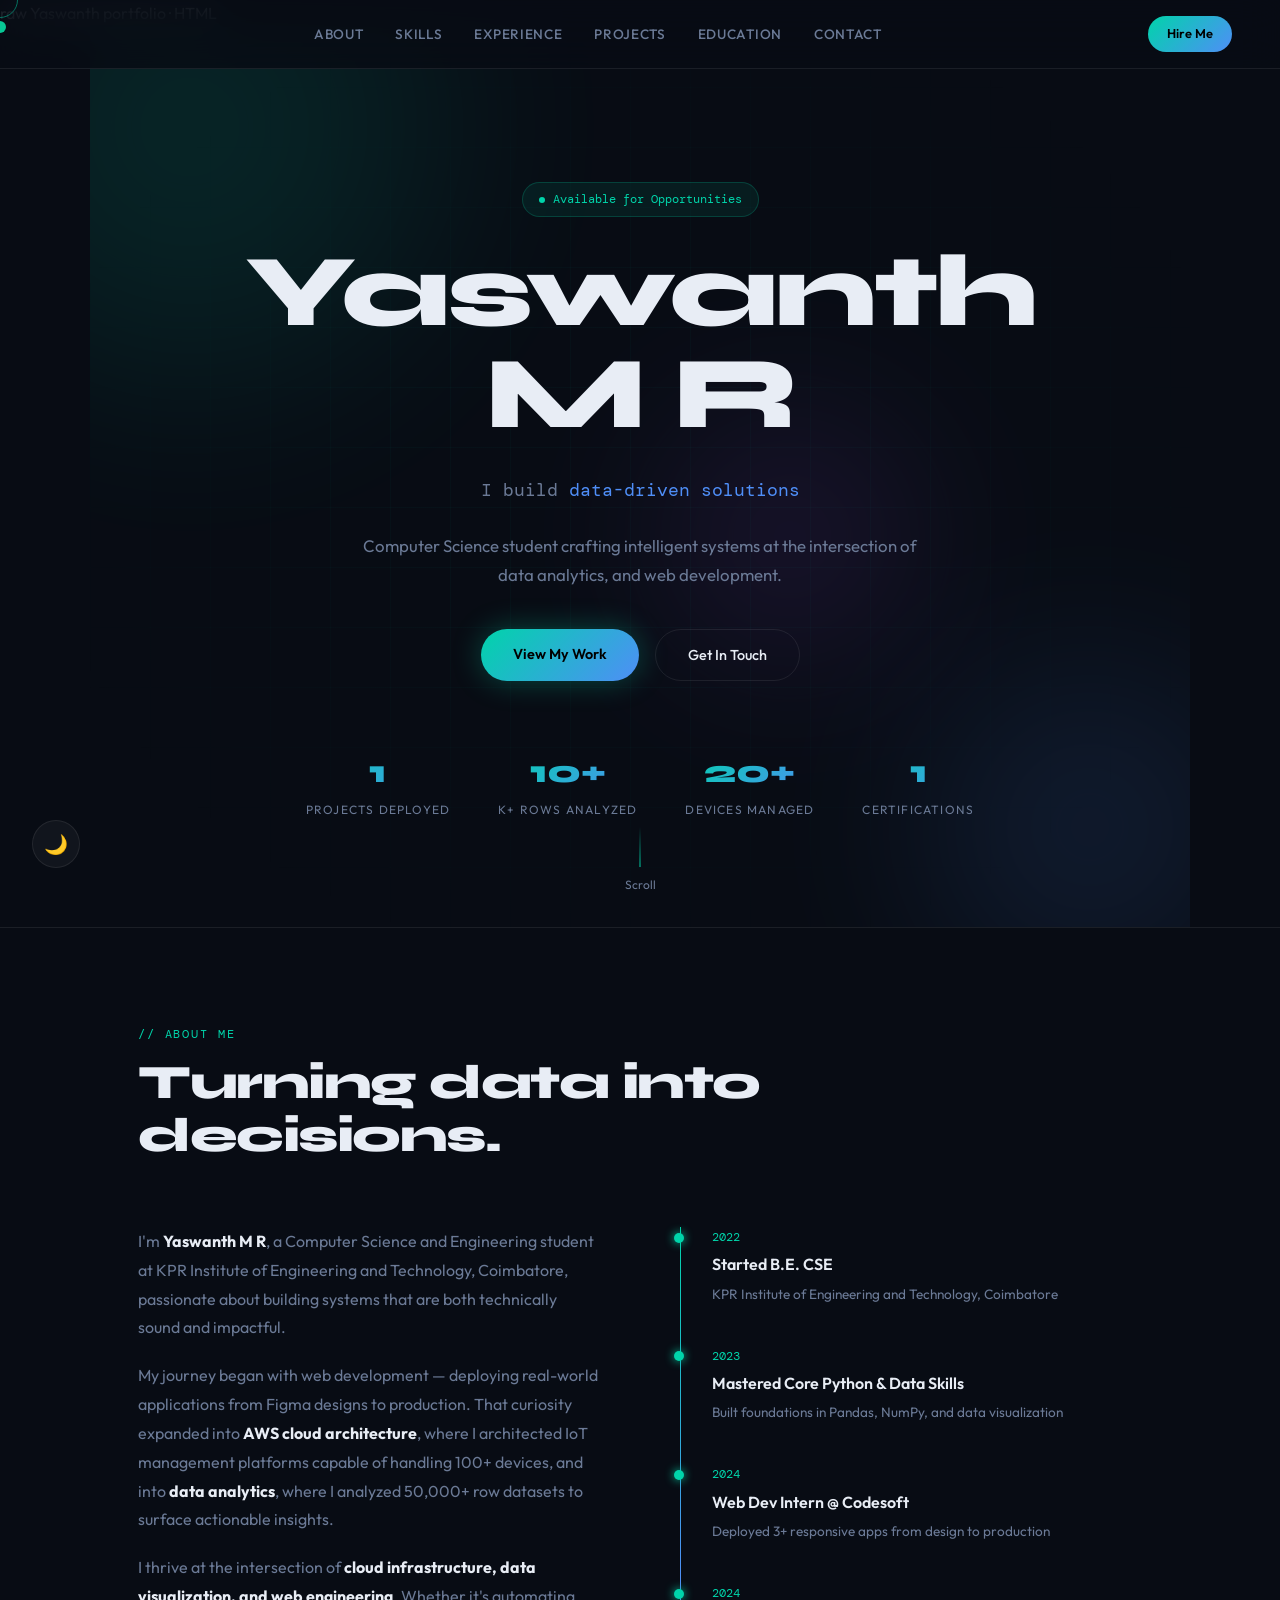
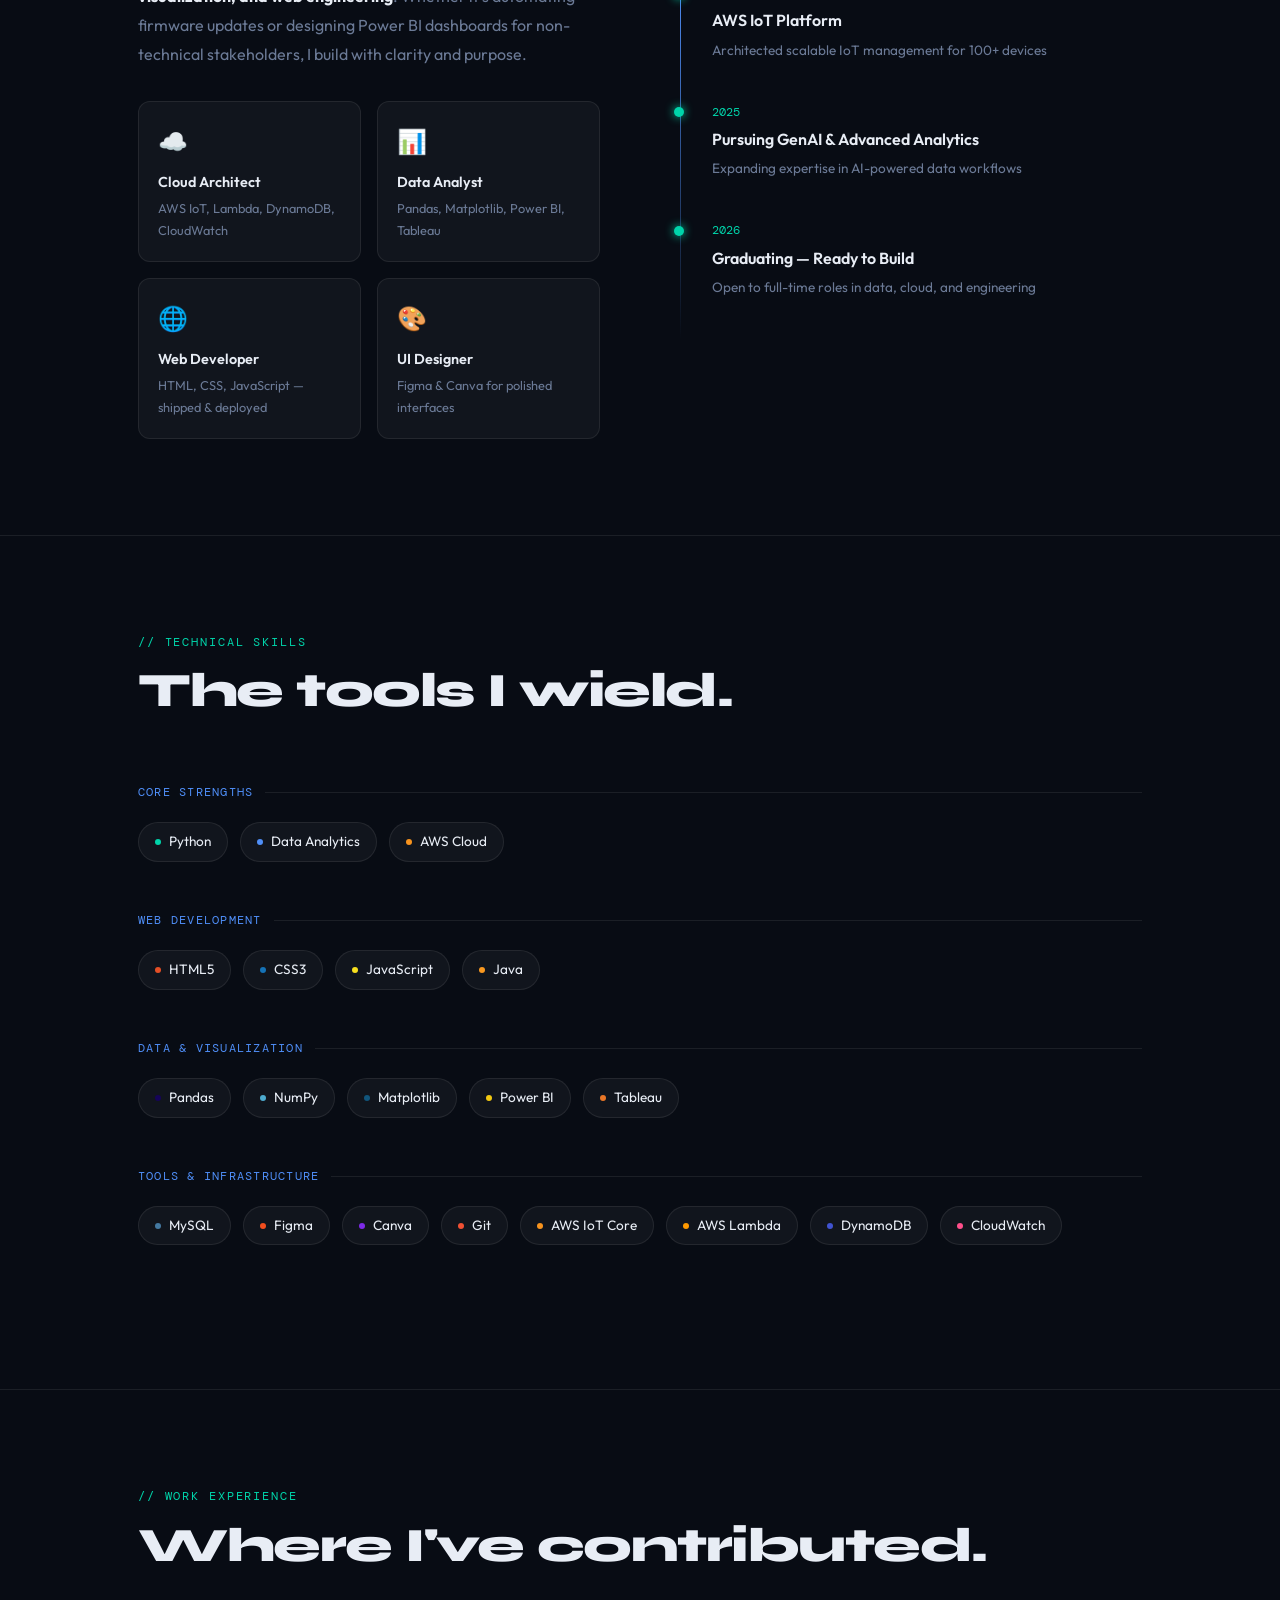
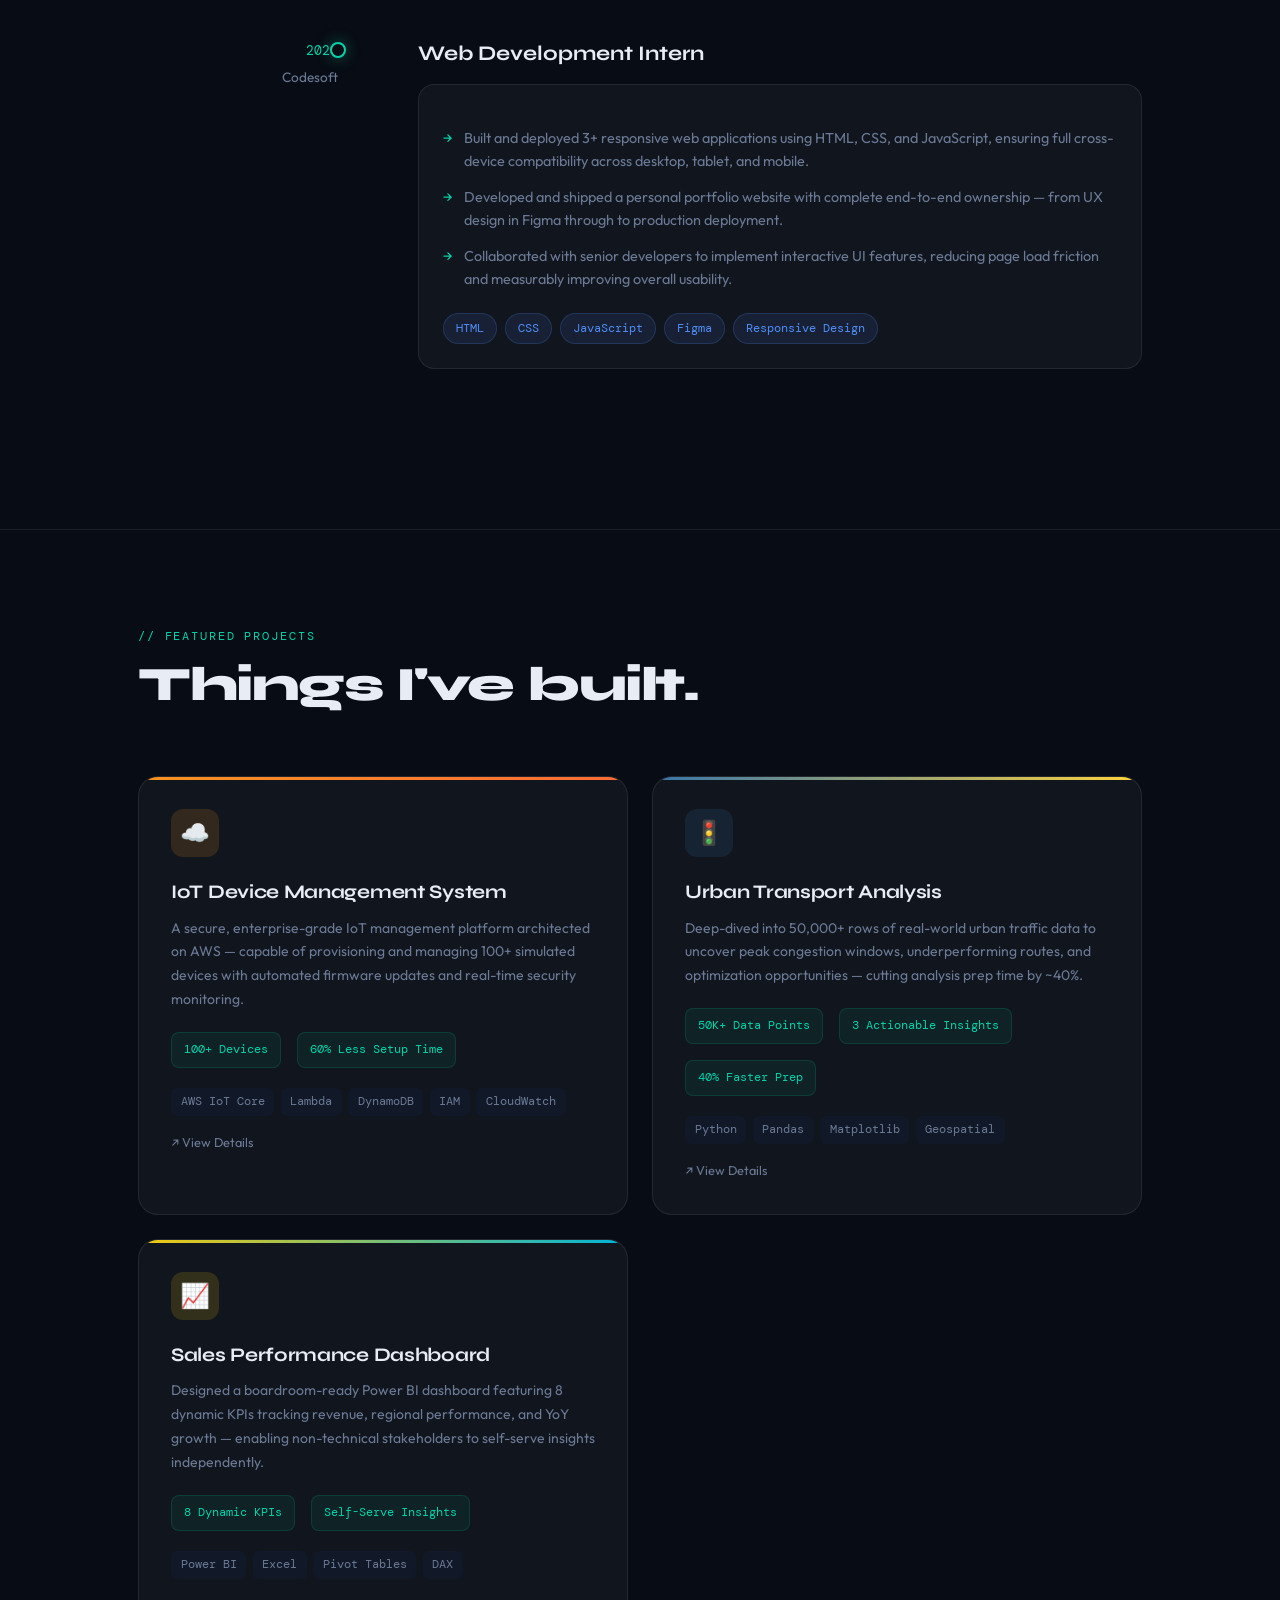
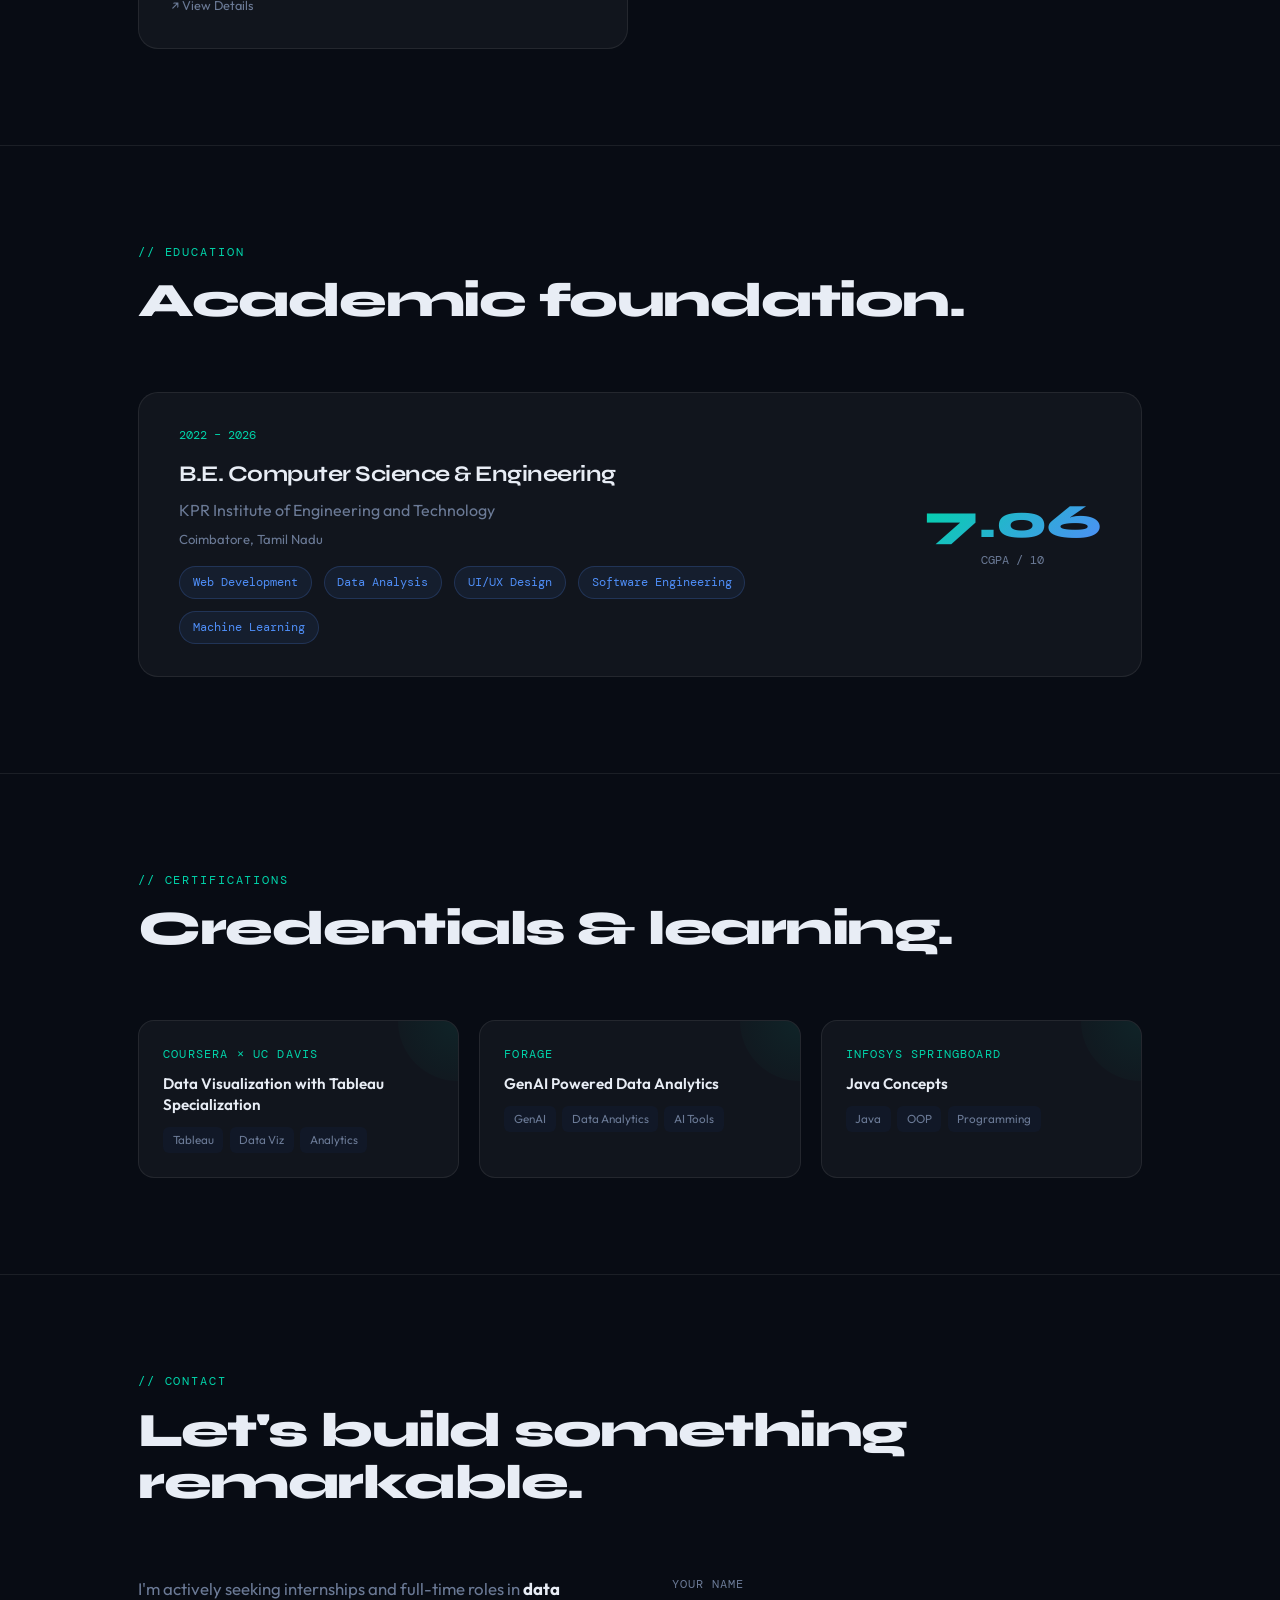
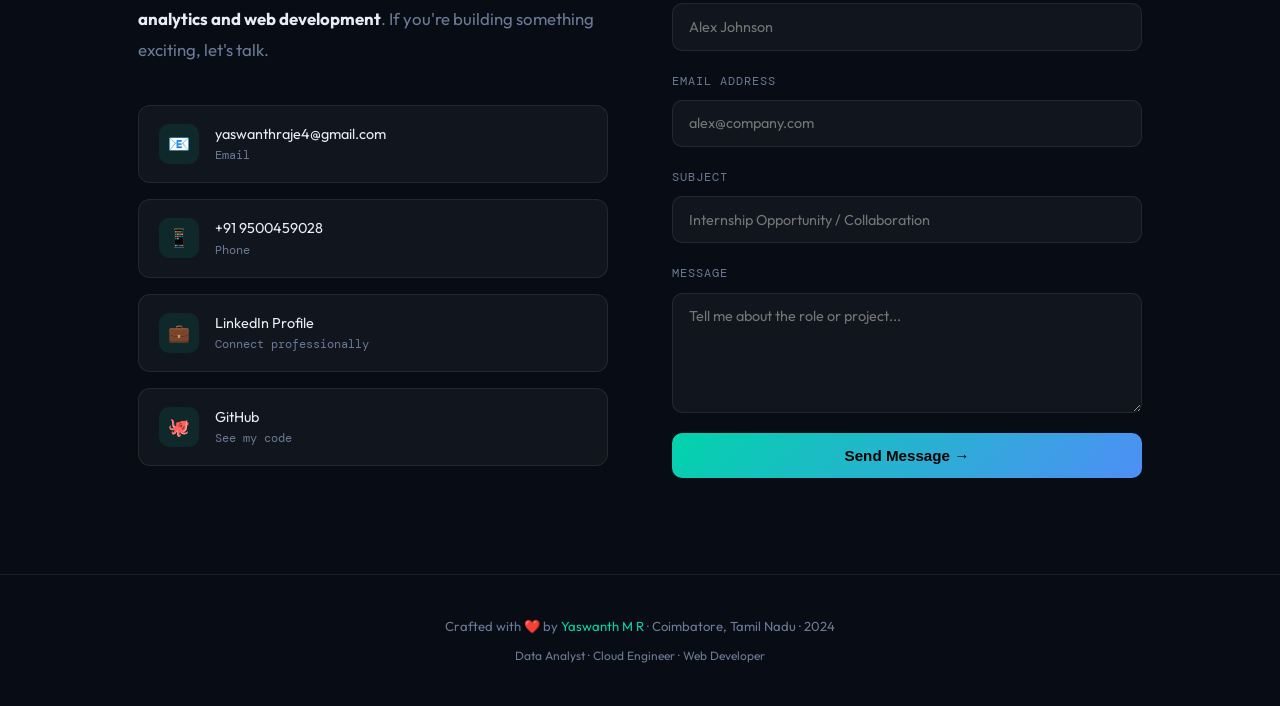
==== commit a5989bd0: "Update index.html" ====
--- a/index.html
+++ b/index.html
@@ -315,7 +315,7 @@
  
 <!-- NAV -->
 <nav id="nav">
-  <div class="logo">YMR.</div>
+  <div class="logo"></div>
   <ul class="nav-links">
     <li><a href="#about">About</a></li>
     <li><a href="#skills">Skills</a></li>
@@ -812,4 +812,4 @@
 }
 </script>
 </body>
-</html+</html
